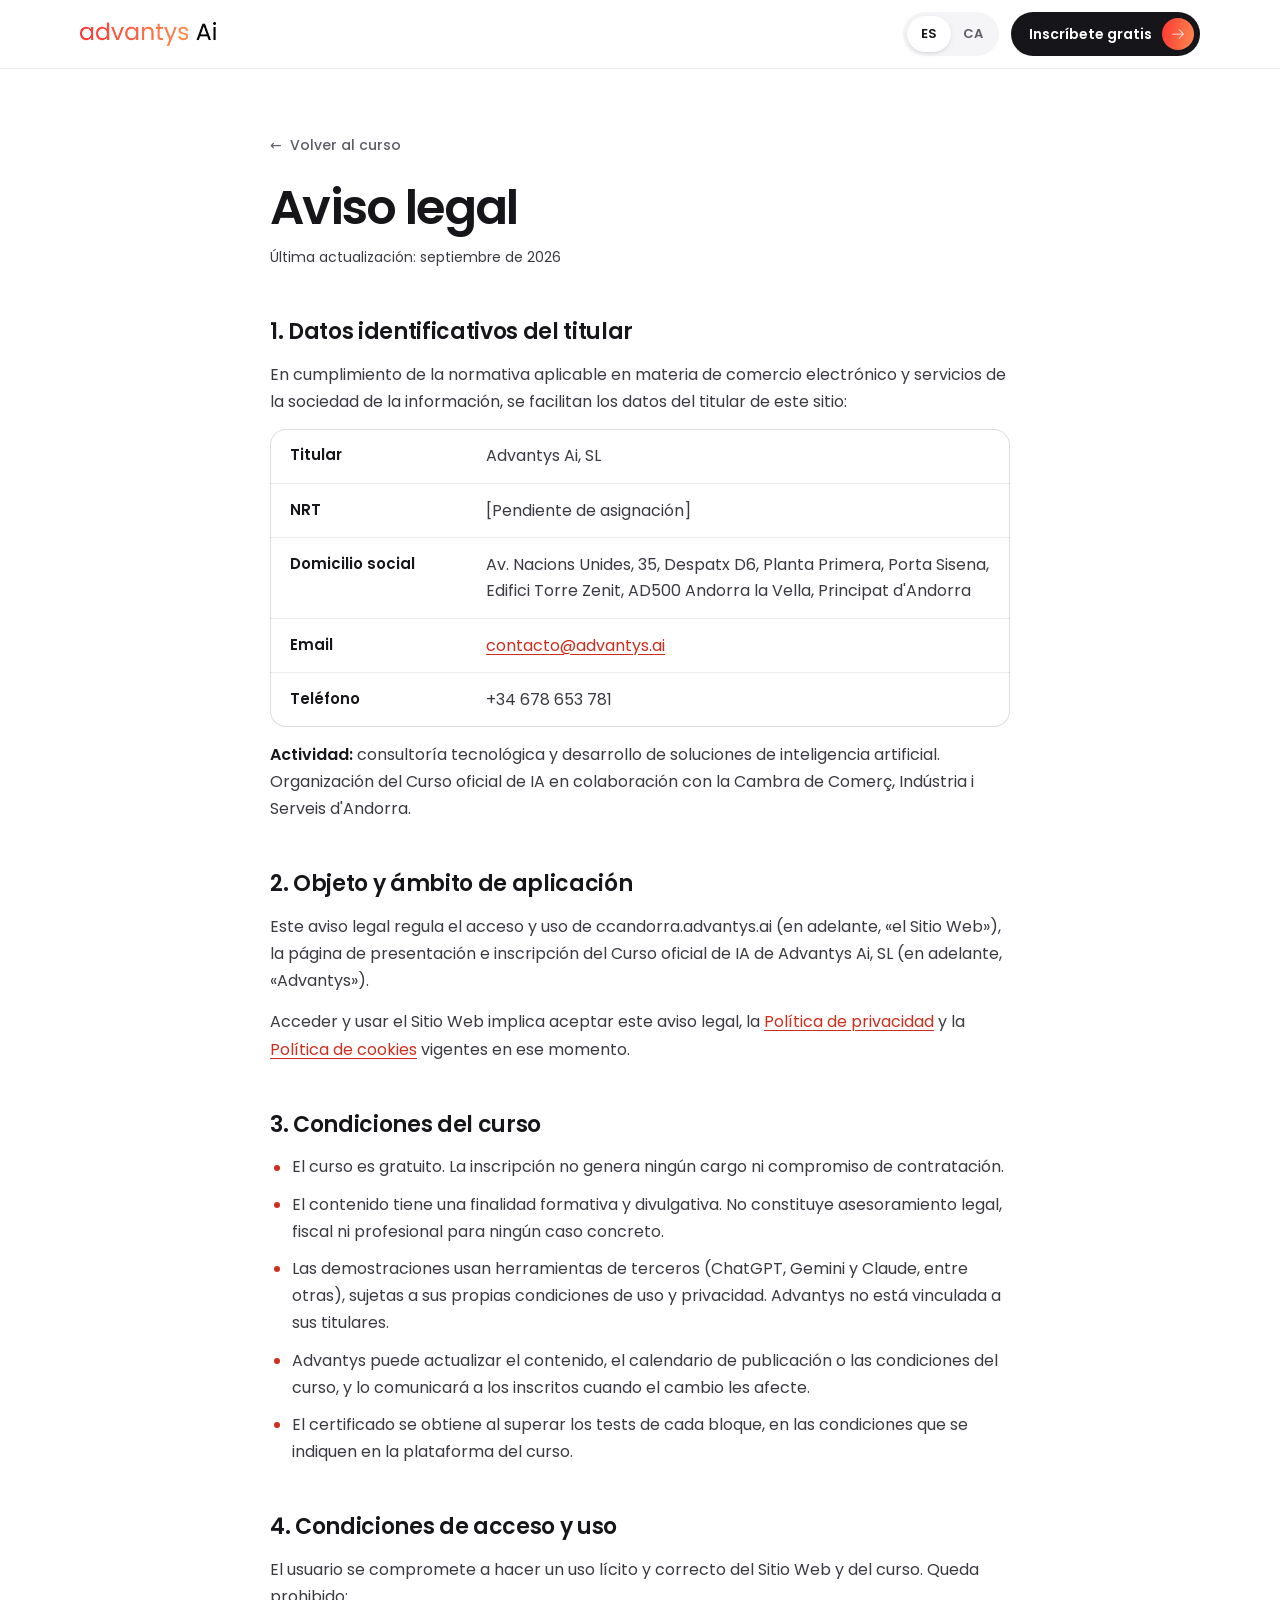
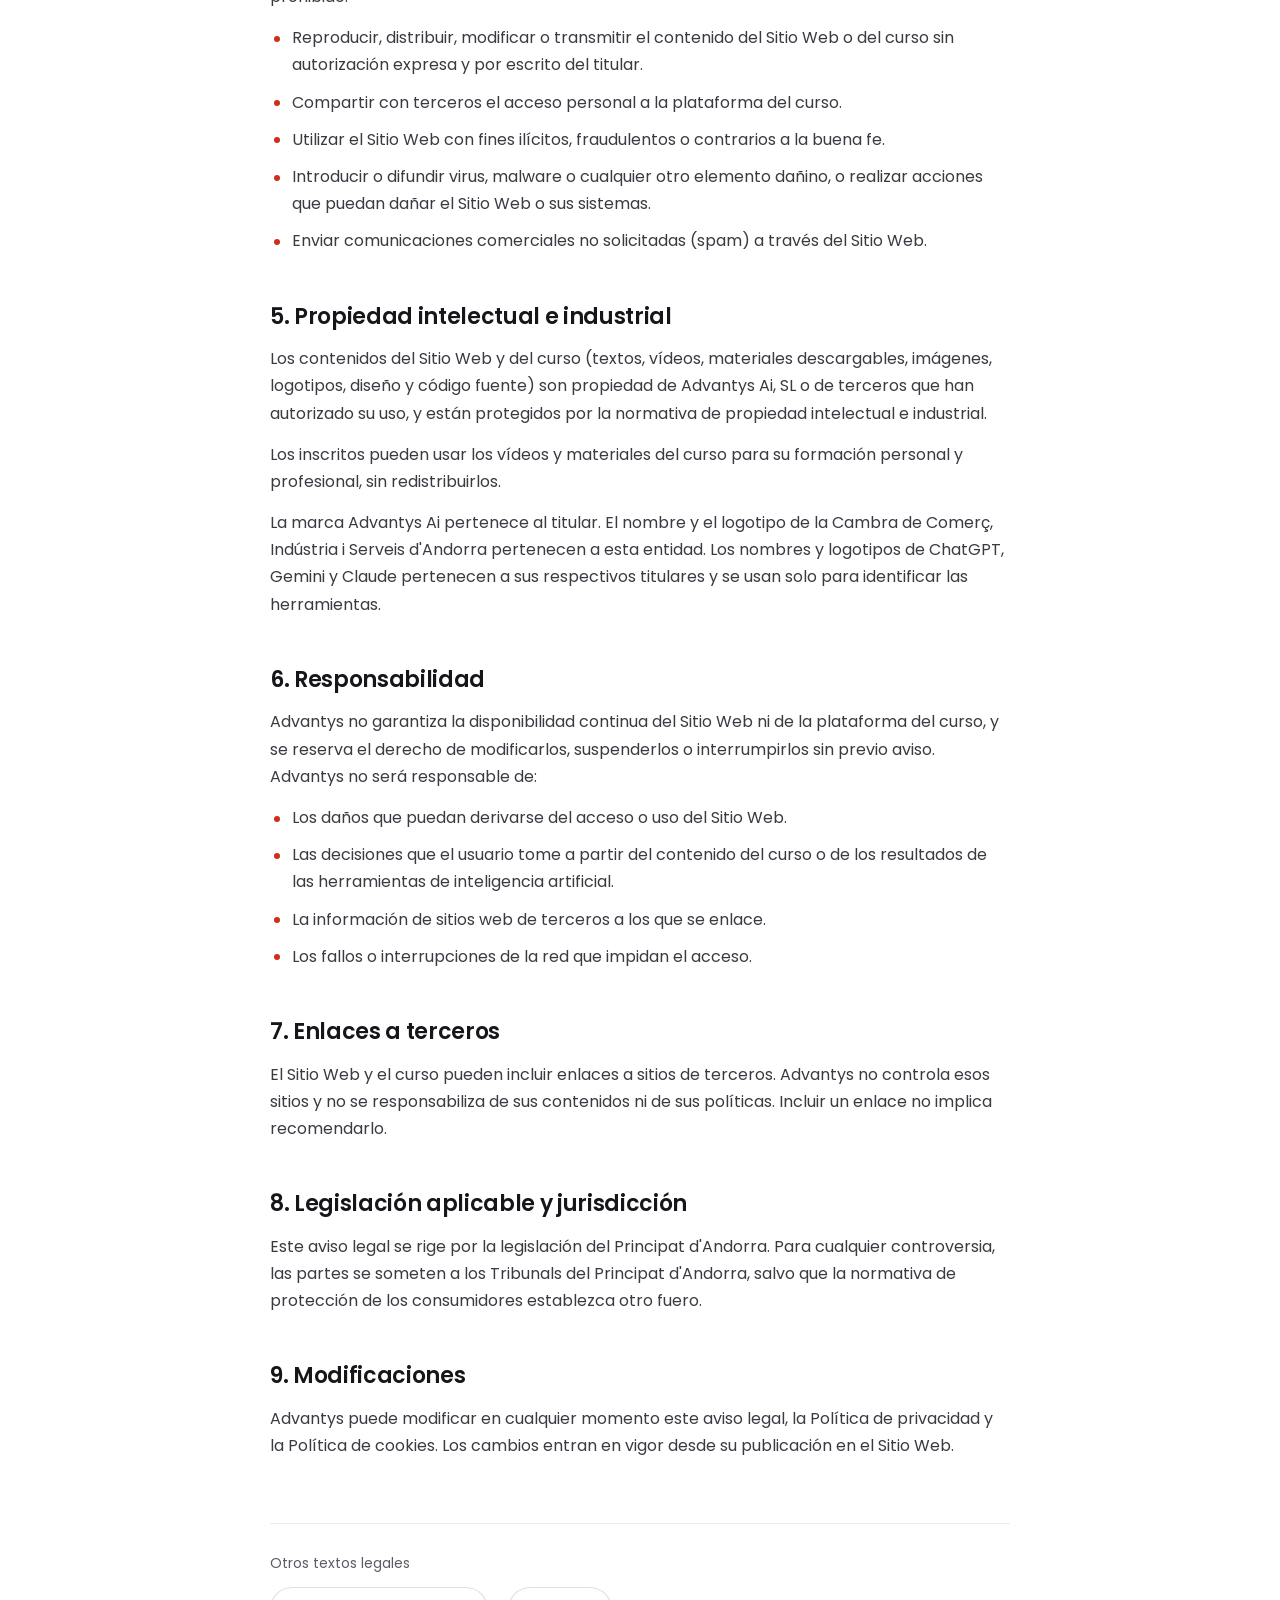
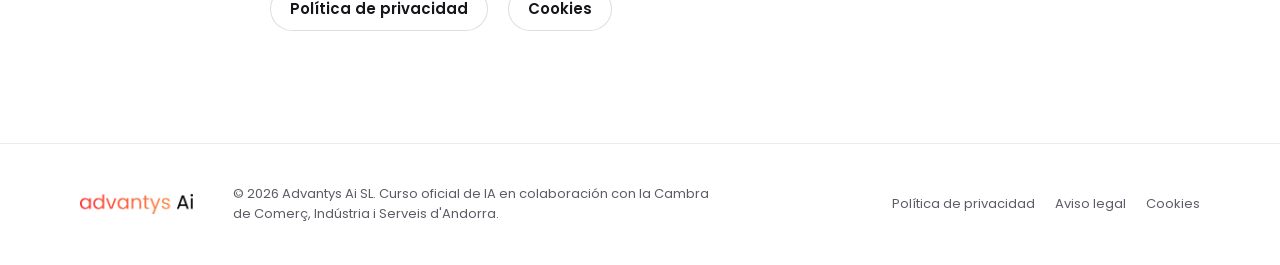
==== aviso-legal.html @ 848cb3ca "Páginas legales: privacidad, aviso legal y cookies (ES/CA) Adaptadas de www.advantys.ai a la landing" ====
<!doctype html>
<html lang="es">
<head>
  <meta charset="utf-8">
  <meta name="viewport" content="width=device-width, initial-scale=1, viewport-fit=cover">
  <title>Aviso legal | Curso oficial de IA</title>
  <meta name="robots" content="noindex, nofollow">
  <meta name="theme-color" content="#ffffff">
  <meta name="color-scheme" content="light">
  <link rel="icon" type="image/png" sizes="32x32" href="assets/img/favicon-32.png">
  <link rel="apple-touch-icon" href="assets/img/favicon-180.png">
  <link rel="preload" href="assets/fonts/poppins-latin-400-normal.woff2" as="font" type="font/woff2" crossorigin>
  <link rel="stylesheet" href="assets/css/styles.css">
  <link rel="stylesheet" href="assets/css/legal.css">
</head>
<body data-page-titles='{"es":"Aviso legal | Curso oficial de IA","ca":"Avís legal | Curs oficial d&#39;IA"}'>
  <svg xmlns="http://www.w3.org/2000/svg" aria-hidden="true" style="position:absolute;width:0;height:0;overflow:hidden"><symbol id="i-arrow-right" viewBox="0 0 256 256" fill="currentColor"><path d="M220.24,132.24l-72,72a6,6,0,0,1-8.48-8.48L201.51,134H40a6,6,0,0,1,0-12H201.51L139.76,60.24a6,6,0,0,1,8.48-8.48l72,72A6,6,0,0,1,220.24,132.24Z"/></symbol></svg>

  <header class="site-header is-scrolled">
    <div class="container header-inner">
      <a class="brand" href="./" data-aria-es="Curso oficial de IA, inicio" data-aria-ca="Curs oficial d'IA, inici" aria-label="Curso oficial de IA, inicio">
        <img src="assets/img/logo-advantys-ai-480.png" srcset="assets/img/logo-advantys-ai-480.png 1x, assets/img/logo-advantys-ai-960.png 2x" width="136" height="24" alt="Advantys Ai">
      </a>
      <div class="header-actions">
        <div class="lang-switch" role="group" aria-label="Idioma">
          <span class="lang-indicator" aria-hidden="true"></span>
          <button type="button" class="lang-btn" data-lang="es" aria-pressed="true" lang="es">ES</button>
          <button type="button" class="lang-btn" data-lang="ca" aria-pressed="false" lang="ca">CA</button>
        </div>
        <a class="btn btn-primary btn-sm" href="./#inscripcion">
          <span data-es="Inscríbete gratis" data-ca="Inscriu-te gratis">Inscríbete gratis</span>
          <span class="btn-icon" aria-hidden="true"><svg><use href="#i-arrow-right"/></svg></span>
        </a>
      </div>
    </div>
  </header>

  <main class="legal">
    <div class="container legal-inner">
      <a class="legal-back" href="./"><span aria-hidden="true">&larr;</span> <span data-es="Volver al curso" data-ca="Tornar al curs">Volver al curso</span></a>

      <article class="legal-article" data-lang-block="es" lang="es">
        <h1 class="legal-title">Aviso legal</h1>
        <p class="legal-updated">Última actualización: septiembre de 2026</p>

<h2>1. Datos identificativos del titular</h2>
<p>En cumplimiento de la normativa aplicable en materia de comercio electrónico y servicios de la sociedad de la información, se facilitan los datos del titular de este sitio:</p>

<dl class="legal-data">
  <div><dt>Titular</dt><dd>Advantys Ai, SL</dd></div>
  <div><dt>NRT</dt><dd>[Pendiente de asignación]</dd></div>
  <div><dt>Domicilio social</dt><dd>Av. Nacions Unides, 35, Despatx D6, Planta Primera, Porta Sisena, Edifici Torre Zenit, AD500 Andorra la Vella, Principat d'Andorra</dd></div>
  <div><dt>Email</dt><dd><a href="mailto:contacto@advantys.ai">contacto@advantys.ai</a></dd></div>
  <div><dt>Teléfono</dt><dd>+34 678 653 781</dd></div>
</dl>

<p><strong>Actividad:</strong> consultoría tecnológica y desarrollo de soluciones de inteligencia artificial. Organización del Curso oficial de IA en colaboración con la Cambra de Comerç, Indústria i Serveis d'Andorra.</p>

<h2>2. Objeto y ámbito de aplicación</h2>
<p>Este aviso legal regula el acceso y uso de ccandorra.advantys.ai (en adelante, «el Sitio Web»), la página de presentación e inscripción del Curso oficial de IA de Advantys Ai, SL (en adelante, «Advantys»).</p>
<p>Acceder y usar el Sitio Web implica aceptar este aviso legal, la <a href="privacidad.html">Política de privacidad</a> y la <a href="cookies.html">Política de cookies</a> vigentes en ese momento.</p>

<h2>3. Condiciones del curso</h2>
<ul>
  <li>El curso es gratuito. La inscripción no genera ningún cargo ni compromiso de contratación.</li>
  <li>El contenido tiene una finalidad formativa y divulgativa. No constituye asesoramiento legal, fiscal ni profesional para ningún caso concreto.</li>
  <li>Las demostraciones usan herramientas de terceros (ChatGPT, Gemini y Claude, entre otras), sujetas a sus propias condiciones de uso y privacidad. Advantys no está vinculada a sus titulares.</li>
  <li>Advantys puede actualizar el contenido, el calendario de publicación o las condiciones del curso, y lo comunicará a los inscritos cuando el cambio les afecte.</li>
  <li>El certificado se obtiene al superar los tests de cada bloque, en las condiciones que se indiquen en la plataforma del curso.</li>
</ul>

<h2>4. Condiciones de acceso y uso</h2>
<p>El usuario se compromete a hacer un uso lícito y correcto del Sitio Web y del curso. Queda prohibido:</p>
<ul>
  <li>Reproducir, distribuir, modificar o transmitir el contenido del Sitio Web o del curso sin autorización expresa y por escrito del titular.</li>
  <li>Compartir con terceros el acceso personal a la plataforma del curso.</li>
  <li>Utilizar el Sitio Web con fines ilícitos, fraudulentos o contrarios a la buena fe.</li>
  <li>Introducir o difundir virus, malware o cualquier otro elemento dañino, o realizar acciones que puedan dañar el Sitio Web o sus sistemas.</li>
  <li>Enviar comunicaciones comerciales no solicitadas (spam) a través del Sitio Web.</li>
</ul>

<h2>5. Propiedad intelectual e industrial</h2>
<p>Los contenidos del Sitio Web y del curso (textos, vídeos, materiales descargables, imágenes, logotipos, diseño y código fuente) son propiedad de Advantys Ai, SL o de terceros que han autorizado su uso, y están protegidos por la normativa de propiedad intelectual e industrial.</p>
<p>Los inscritos pueden usar los vídeos y materiales del curso para su formación personal y profesional, sin redistribuirlos.</p>
<p>La marca Advantys Ai pertenece al titular. El nombre y el logotipo de la Cambra de Comerç, Indústria i Serveis d'Andorra pertenecen a esta entidad. Los nombres y logotipos de ChatGPT, Gemini y Claude pertenecen a sus respectivos titulares y se usan solo para identificar las herramientas.</p>

<h2>6. Responsabilidad</h2>
<p>Advantys no garantiza la disponibilidad continua del Sitio Web ni de la plataforma del curso, y se reserva el derecho de modificarlos, suspenderlos o interrumpirlos sin previo aviso. Advantys no será responsable de:</p>
<ul>
  <li>Los daños que puedan derivarse del acceso o uso del Sitio Web.</li>
  <li>Las decisiones que el usuario tome a partir del contenido del curso o de los resultados de las herramientas de inteligencia artificial.</li>
  <li>La información de sitios web de terceros a los que se enlace.</li>
  <li>Los fallos o interrupciones de la red que impidan el acceso.</li>
</ul>

<h2>7. Enlaces a terceros</h2>
<p>El Sitio Web y el curso pueden incluir enlaces a sitios de terceros. Advantys no controla esos sitios y no se responsabiliza de sus contenidos ni de sus políticas. Incluir un enlace no implica recomendarlo.</p>

<h2>8. Legislación aplicable y jurisdicción</h2>
<p>Este aviso legal se rige por la legislación del Principat d'Andorra. Para cualquier controversia, las partes se someten a los Tribunals del Principat d'Andorra, salvo que la normativa de protección de los consumidores establezca otro fuero.</p>

<h2>9. Modificaciones</h2>
<p>Advantys puede modificar en cualquier momento este aviso legal, la Política de privacidad y la Política de cookies. Los cambios entran en vigor desde su publicación en el Sitio Web.</p>

      </article>

      <article class="legal-article" data-lang-block="ca" lang="ca" hidden>
        <h1 class="legal-title">Avís legal</h1>
        <p class="legal-updated">Última actualització: setembre de 2026</p>

<h2>1. Dades identificatives del titular</h2>
<p>En compliment de la normativa aplicable en matèria de comerç electrònic i serveis de la societat de la informació, es faciliten les dades del titular d'aquest lloc:</p>

<dl class="legal-data">
  <div><dt>Titular</dt><dd>Advantys Ai, SL</dd></div>
  <div><dt>NRT</dt><dd>[Pendent d'assignació]</dd></div>
  <div><dt>Domicili social</dt><dd>Av. Nacions Unides, 35, Despatx D6, Planta Primera, Porta Sisena, Edifici Torre Zenit, AD500 Andorra la Vella, Principat d'Andorra</dd></div>
  <div><dt>Correu electrònic</dt><dd><a href="mailto:contacto@advantys.ai">contacto@advantys.ai</a></dd></div>
  <div><dt>Telèfon</dt><dd>+34 678 653 781</dd></div>
</dl>

<p><strong>Activitat:</strong> consultoria tecnològica i desenvolupament de solucions d'intel·ligència artificial. Organització del Curs oficial d'IA en col·laboració amb la Cambra de Comerç, Indústria i Serveis d'Andorra.</p>

<h2>2. Objecte i àmbit d'aplicació</h2>
<p>Aquest avís legal regula l'accés i l'ús de ccandorra.advantys.ai (d'ara endavant, «el Lloc Web»), la pàgina de presentació i inscripció del Curs oficial d'IA d'Advantys Ai, SL (d'ara endavant, «Advantys»).</p>
<p>Accedir al Lloc Web i fer-lo servir implica acceptar aquest avís legal, la <a href="privacidad.html">Política de privacitat</a> i la <a href="cookies.html">Política de galetes</a> vigents en aquell moment.</p>

<h2>3. Condicions del curs</h2>
<ul>
  <li>El curs és gratuït. La inscripció no genera cap càrrec ni cap compromís de contractació.</li>
  <li>El contingut té una finalitat formativa i divulgativa. No constitueix assessorament legal, fiscal ni professional per a cap cas concret.</li>
  <li>Les demostracions fan servir eines de tercers (ChatGPT, Gemini i Claude, entre d'altres), subjectes a les seves pròpies condicions d'ús i de privacitat. Advantys no està vinculada als seus titulars.</li>
  <li>Advantys pot actualitzar el contingut, el calendari de publicació o les condicions del curs, i ho comunicarà als inscrits quan el canvi els afecti.</li>
  <li>El certificat s'obté en superar els tests de cada bloc, en les condicions que s'indiquin a la plataforma del curs.</li>
</ul>

<h2>4. Condicions d'accés i ús</h2>
<p>L'usuari es compromet a fer un ús lícit i correcte del Lloc Web i del curs. Queda prohibit:</p>
<ul>
  <li>Reproduir, distribuir, modificar o transmetre el contingut del Lloc Web o del curs sense autorització expressa i per escrit del titular.</li>
  <li>Compartir amb tercers l'accés personal a la plataforma del curs.</li>
  <li>Fer servir el Lloc Web amb finalitats il·lícites, fraudulentes o contràries a la bona fe.</li>
  <li>Introduir o difondre virus, programari maliciós o qualsevol altre element nociu, o fer accions que puguin danyar el Lloc Web o els seus sistemes.</li>
  <li>Enviar comunicacions comercials no sol·licitades (correu brossa) a través del Lloc Web.</li>
</ul>

<h2>5. Propietat intel·lectual i industrial</h2>
<p>Els continguts del Lloc Web i del curs (textos, vídeos, materials descarregables, imatges, logotips, disseny i codi font) són propietat d'Advantys Ai, SL o de tercers que n'han autoritzat l'ús, i estan protegits per la normativa de propietat intel·lectual i industrial.</p>
<p>Els inscrits poden fer servir els vídeos i els materials del curs per a la seva formació personal i professional, sense redistribuir-los.</p>
<p>La marca Advantys Ai pertany al titular. El nom i el logotip de la Cambra de Comerç, Indústria i Serveis d'Andorra pertanyen a aquesta entitat. Els noms i logotips de ChatGPT, Gemini i Claude pertanyen als seus respectius titulars i s'utilitzen només per identificar les eines.</p>

<h2>6. Responsabilitat</h2>
<p>Advantys no garanteix la disponibilitat contínua del Lloc Web ni de la plataforma del curs, i es reserva el dret de modificar-los, suspendre'ls o interrompre'ls sense avís previ. Advantys no serà responsable de:</p>
<ul>
  <li>Els danys que puguin derivar-se de l'accés al Lloc Web o del seu ús.</li>
  <li>Les decisions que l'usuari prengui a partir del contingut del curs o dels resultats de les eines d'intel·ligència artificial.</li>
  <li>La informació de llocs web de tercers als quals s'enllaci.</li>
  <li>Les fallades o interrupcions de la xarxa que impedeixin l'accés.</li>
</ul>

<h2>7. Enllaços a tercers</h2>
<p>El Lloc Web i el curs poden incloure enllaços a llocs de tercers. Advantys no controla aquests llocs i no es responsabilitza dels seus continguts ni de les seves polítiques. Incloure un enllaç no implica recomanar-lo.</p>

<h2>8. Legislació aplicable i jurisdicció</h2>
<p>Aquest avís legal es regeix per la legislació del Principat d'Andorra. Per a qualsevol controvèrsia, les parts se sotmeten als Tribunals del Principat d'Andorra, llevat que la normativa de protecció dels consumidors estableixi un altre fur.</p>

<h2>9. Modificacions</h2>
<p>Advantys pot modificar en qualsevol moment aquest avís legal, la Política de privacitat i la Política de galetes. Els canvis entren en vigor des de la seva publicació al Lloc Web.</p>

      </article>

      <nav class="legal-more" aria-label="Legal">
        <p data-es="Otros textos legales" data-ca="Altres textos legals">Otros textos legales</p>
        <a href="privacidad.html" data-es="Política de privacidad" data-ca="Política de privacitat">Política de privacidad</a><a href="cookies.html" data-es="Cookies" data-ca="Galetes">Cookies</a>
      </nav>
    </div>
  </main>

  <footer class="site-footer">
    <div class="container footer-inner">
      <img src="assets/img/logo-advantys-ai-480.png" srcset="assets/img/logo-advantys-ai-480.png 1x, assets/img/logo-advantys-ai-960.png 2x" width="113" height="20" alt="Advantys Ai" loading="lazy">
      <p class="footer-rights" data-es="© 2026 Advantys Ai SL. Curso oficial de IA en colaboración con la Cambra de Comerç, Indústria i Serveis d'Andorra." data-ca="© 2026 Advantys Ai SL. Curs oficial d'IA en col·laboració amb la Cambra de Comerç, Indústria i Serveis d'Andorra.">© 2026 Advantys Ai SL. Curso oficial de IA en colaboración con la Cambra de Comerç, Indústria i Serveis d'Andorra.</p>
      <nav class="footer-links" aria-label="Legal">
        <a href="privacidad.html" data-es="Política de privacidad" data-ca="Política de privacitat">Política de privacidad</a>
        <a href="aviso-legal.html" data-es="Aviso legal" data-ca="Avís legal">Aviso legal</a>
        <a href="cookies.html" data-es="Cookies" data-ca="Galetes">Cookies</a>
      </nav>
    </div>
  </footer>

  <script src="assets/js/legal.js"></script>
</body>
</html>
---- assets/css/styles.css ----
/* ==========================================================================
   Curso oficial de IA · Landing
   Tema claro fijo. Tipografía Poppins (autoalojada). Colores de Advantys Ai.
   Radios: botones en píldora, tarjetas 24 px, campos 12 px.
   ========================================================================== */

/* ---------- Fuentes ---------- */
@font-face { font-family: "Poppins"; font-style: normal; font-weight: 400; font-display: swap; src: url("../fonts/poppins-latin-400-normal.woff2") format("woff2"); }
@font-face { font-family: "Poppins"; font-style: normal; font-weight: 500; font-display: swap; src: url("../fonts/poppins-latin-500-normal.woff2") format("woff2"); }
@font-face { font-family: "Poppins"; font-style: normal; font-weight: 600; font-display: swap; src: url("../fonts/poppins-latin-600-normal.woff2") format("woff2"); }
@font-face { font-family: "Poppins"; font-style: normal; font-weight: 700; font-display: swap; src: url("../fonts/poppins-latin-700-normal.woff2") format("woff2"); }

/* ---------- Tokens ---------- */
:root {
  /* Marca (muestreado del logotipo) */
  --brand-red: #fe3633;
  --brand-orange: #fe8a4e;
  --brand-gradient: linear-gradient(100deg, var(--brand-red) 0%, var(--brand-orange) 100%);
  /* Versión oscurecida del degradado para texto grande sobre blanco (contraste ≥ 3:1) */
  --brand-gradient-text: linear-gradient(100deg, #e0261f 0%, #ec5a2a 100%);
  /* Acento para texto pequeño sobre blanco (contraste 5:1) */
  --accent: #cf2e1c;
  --accent-soft: #fff1ee;

  /* Neutros fríos */
  --ink: #16161a;
  --ink-2: #3a3a42;
  --muted: #5c5c66;
  --line: rgba(22, 22, 26, 0.08);
  --line-strong: rgba(22, 22, 26, 0.14);
  --canvas: #ffffff;
  --tint: #f5f5f7;
  --tint-2: #efeff2;

  /* Tipo */
  --font: "Poppins", system-ui, -apple-system, "Segoe UI", sans-serif;

  /* Radios */
  --r-card: 24px;
  --r-card-inner: 18px;
  --r-field: 12px;
  --r-pill: 999px;

  /* Movimiento */
  --ease-out: cubic-bezier(0.23, 1, 0.32, 1);
  --ease-in-out: cubic-bezier(0.77, 0, 0.175, 1);

  /* Espaciado de secciones */
  --section-y: clamp(72px, 10vw, 128px);
  --gutter: clamp(20px, 4vw, 40px);

  /* Capas */
  --z-header: 10;
  --z-skip: 20;

  /* Sombras teñidas del neutro */
  --shadow-soft: 0 1px 2px rgba(22, 22, 26, 0.04), 0 12px 32px -12px rgba(22, 22, 26, 0.12);
}

/* ---------- Base ---------- */
*, *::before, *::after { box-sizing: border-box; }

html {
  -webkit-text-size-adjust: 100%;
  -webkit-tap-highlight-color: transparent;
  scroll-behavior: smooth;
  scroll-padding-top: 84px;
}

body {
  margin: 0;
  font-family: var(--font);
  font-size: 1rem;
  line-height: 1.6;
  color: var(--ink);
  background: var(--canvas);
  -webkit-font-smoothing: antialiased;
  -moz-osx-font-smoothing: grayscale;
  text-rendering: optimizeLegibility;
}

img, svg { display: block; max-width: 100%; }
h1, h2, h3, p, ul, ol, figure { margin: 0; }
ul, ol { padding: 0; list-style: none; }
[hidden] { display: none !important; }
a { color: inherit; }
button { font: inherit; color: inherit; }

button, a, [role="button"], [role="tab"], label.radio, label.check {
  touch-action: manipulation;
}
button, [role="tab"], .btn, .lang-btn {
  -webkit-user-select: none;
  user-select: none;
}

:focus-visible {
  outline: 2px solid var(--accent);
  outline-offset: 3px;
  border-radius: 6px;
}

.container {
  width: 100%;
  max-width: 1200px;
  margin-inline: auto;
  padding-inline: max(var(--gutter), env(safe-area-inset-left, 0px));
}

.skip-link {
  position: absolute;
  left: 16px;
  top: -60px;
  z-index: var(--z-skip);
  padding: 10px 16px;
  border-radius: var(--r-pill);
  background: var(--ink);
  color: #fff;
  text-decoration: none;
  font-weight: 500;
}
.skip-link:focus { top: 12px; }

.sr-only {
  position: absolute;
  width: 1px;
  height: 1px;
  padding: 0;
  margin: -1px;
  overflow: hidden;
  clip: rect(0 0 0 0);
  white-space: nowrap;
  border: 0;
}

/* ---------- Tipografía común ---------- */
.eyebrow {
  display: inline-flex;
  align-items: center;
  gap: 8px;
  padding: 6px 14px;
  border-radius: var(--r-pill);
  background: var(--accent-soft);
  color: var(--accent);
  font-size: 0.8125rem;
  font-weight: 600;
  letter-spacing: 0.02em;
  margin-bottom: 20px;
}

.section-title {
  font-size: clamp(2rem, 3.6vw, 2.875rem);
  line-height: 1.12;
  letter-spacing: -0.03em;
  font-weight: 600;
  text-wrap: balance;
}

.section-sub {
  margin-top: 16px;
  max-width: 58ch;
  font-size: 1.0625rem;
  color: var(--muted);
  text-wrap: pretty;
}

.accent { color: var(--accent); }

.gradient-text {
  background: var(--brand-gradient-text);
  -webkit-background-clip: text;
  background-clip: text;
  color: transparent;
  -webkit-box-decoration-break: clone;
  box-decoration-break: clone;
}

/* ---------- Botones ---------- */
.btn {
  --btn-h: 52px;
  display: inline-flex;
  align-items: center;
  justify-content: center;
  gap: 14px;
  min-height: var(--btn-h);
  border-radius: var(--r-pill);
  border: 0;
  font-size: 0.9375rem;
  font-weight: 600;
  line-height: 1;
  white-space: nowrap;
  text-decoration: none;
  cursor: pointer;
  transition: transform 140ms var(--ease-out), background-color 200ms ease, border-color 200ms ease;
}
.btn:active { transform: scale(0.97); }

.btn-primary {
  padding: 6px 6px 6px 24px;
  background: var(--ink);
  color: #fff;
}
.btn-icon {
  display: grid;
  place-items: center;
  width: 40px;
  height: 40px;
  border-radius: 50%;
  background: var(--brand-gradient);
  color: #fff;
  flex: none;
}
.btn-icon svg {
  width: 18px;
  height: 18px;
  transition: transform 220ms var(--ease-out);
}

.btn-ghost {
  padding: 0 24px;
  background: transparent;
  color: var(--ink);
  box-shadow: inset 0 0 0 1px var(--line-strong);
}

.btn-sm { --btn-h: 44px; font-size: 0.875rem; padding-left: 18px; gap: 10px; }
.btn-sm .btn-icon { width: 32px; height: 32px; }
.btn-sm .btn-icon svg { width: 16px; height: 16px; }

.btn-block { width: 100%; justify-content: space-between; }

@media (hover: hover) and (pointer: fine) {
  .btn-primary:hover { background: #2a2a31; }
  .btn-primary:hover .btn-icon svg { transform: translateX(2px); }
  .btn-ghost:hover { background: var(--tint); }
}

/* ---------- Cabecera ---------- */
.site-header {
  position: fixed;
  inset: 0 0 auto 0;
  z-index: var(--z-header);
  padding-top: env(safe-area-inset-top, 0px);
  background: rgba(255, 255, 255, 0.78);
  -webkit-backdrop-filter: saturate(180%) blur(16px);
  backdrop-filter: saturate(180%) blur(16px);
  box-shadow: 0 1px 0 transparent;
  transition: box-shadow 200ms ease;
}
.site-header.is-scrolled { box-shadow: 0 1px 0 var(--line); }
.header-sentinel { position: absolute; top: 0; height: 8px; width: 1px; }

.header-inner {
  display: flex;
  align-items: center;
  justify-content: space-between;
  gap: 16px;
  height: 68px;
}
.brand img { height: 24px; width: auto; }
.header-actions { display: flex; align-items: center; gap: 12px; }

/* Selector de idioma (control segmentado) */
.lang-switch {
  position: relative;
  display: grid;
  grid-template-columns: 1fr 1fr;
  padding: 4px;
  border-radius: var(--r-pill);
  background: var(--tint);
}
.lang-indicator {
  position: absolute;
  top: 4px;
  bottom: 4px;
  left: 4px;
  width: calc(50% - 4px);
  border-radius: var(--r-pill);
  background: #fff;
  box-shadow: 0 1px 2px rgba(22, 22, 26, 0.08), 0 2px 8px -2px rgba(22, 22, 26, 0.1);
  transition: transform 260ms var(--ease-in-out);
}
.lang-switch[data-active="ca"] .lang-indicator { transform: translateX(100%); }
.lang-btn {
  position: relative;
  min-width: 44px;
  height: 36px;
  padding: 0 12px;
  border: 0;
  border-radius: var(--r-pill);
  background: transparent;
  font-size: 0.8125rem;
  font-weight: 600;
  color: var(--muted);
  cursor: pointer;
  transition: color 200ms ease;
}
.lang-btn[aria-pressed="true"] { color: var(--ink); }

/* ---------- Portada ---------- */
.hero {
  padding-top: calc(68px + env(safe-area-inset-top, 0px) + clamp(40px, 7vw, 88px));
  padding-bottom: clamp(56px, 8vw, 104px);
  overflow: hidden;
  position: relative;
}
.hero::before {
  /* Luz de marca muy tenue tras la imagen */
  content: "";
  position: absolute;
  inset: 0;
  background:
    radial-gradient(42% 55% at 76% 42%, rgba(254, 138, 78, 0.16), rgba(254, 138, 78, 0) 100%),
    radial-gradient(30% 40% at 90% 70%, rgba(254, 54, 51, 0.09), rgba(254, 54, 51, 0) 100%);
  pointer-events: none;
}
.hero-grid {
  position: relative;
  display: grid;
  grid-template-columns: minmax(0, 1.12fr) minmax(0, 1fr);
  align-items: center;
  gap: clamp(40px, 5vw, 72px);
}
.hero-title {
  font-size: clamp(2.375rem, 4.3vw, 3.625rem);
  line-height: 1.08;
  letter-spacing: -0.04em;
  font-weight: 600;
  text-wrap: balance;
}
.hero-sub {
  margin-top: 24px;
  max-width: 44ch;
  font-size: 1.125rem;
  color: var(--muted);
  text-wrap: pretty;
}
.hero-ctas {
  display: flex;
  flex-wrap: wrap;
  gap: 12px;
  margin-top: 36px;
}

/* Doble marco para imágenes */
.bezel {
  padding: 8px;
  border-radius: var(--r-card);
  background: rgba(22, 22, 26, 0.03);
  box-shadow: inset 0 0 0 1px var(--line);
}
.bezel-core {
  position: relative;
  overflow: hidden;
  border-radius: var(--r-card-inner);
  background: #fff;
  box-shadow: var(--shadow-soft);
}
.bezel-core > img { width: 100%; height: auto; }

.media-frame { aspect-ratio: 16 / 9; }
.media-frame > img { height: 100%; object-fit: cover; }

.play-btn {
  position: absolute;
  left: 50%;
  top: 50%;
  display: grid;
  place-items: center;
  width: 76px;
  height: 76px;
  margin: -38px 0 0 -38px;
  border-radius: 50%;
  background: rgba(255, 255, 255, 0.92);
  color: var(--ink);
  box-shadow: 0 8px 24px -8px rgba(22, 22, 26, 0.35);
  transition: transform 180ms var(--ease-out);
}
.play-btn svg { width: 28px; height: 28px; margin-left: 3px; color: var(--accent); }
.play-btn:active { transform: scale(0.94); }
@media (hover: hover) and (pointer: fine) {
  .play-btn:hover { transform: scale(1.05); }
}

/* ---------- Huecos de imagen (se sustituyen por <img>) ---------- */
.slot {
  position: relative;
  display: flex;
  align-items: flex-end;
  width: 100%;
  height: 100%;
  padding: 14px;
  background:
    radial-gradient(60% 70% at 25% 20%, rgba(254, 138, 78, 0.28), transparent 70%),
    radial-gradient(55% 65% at 85% 85%, rgba(254, 54, 51, 0.18), transparent 70%),
    linear-gradient(160deg, #fff7f3, #f6f3f9);
}
.slot-label {
  max-width: 100%;
  padding: 6px 10px;
  border-radius: 8px;
  border: 1px dashed rgba(22, 22, 26, 0.28);
  background: rgba(255, 255, 255, 0.7);
  font-size: 0.75rem;
  font-weight: 500;
  line-height: 1.3;
  color: var(--ink-2);
}
.slot-hero { position: absolute; inset: 0; }
.slot-portrait { aspect-ratio: 4 / 5; }
.slot-cell { aspect-ratio: 3 / 2; border-radius: 16px; }
.slot-logo {
  width: auto;
  height: 56px;
  padding: 0 8px;
  align-items: center;
  justify-content: center;
  border-radius: 12px;
  background: var(--tint);
}
.slot-logo .slot-label { background: transparent; white-space: nowrap; }

/* ---------- Organizadores ---------- */
.partners {
  border-block: 1px solid var(--line);
  padding-block: 28px;
}
.partners-inner {
  display: flex;
  align-items: center;
  justify-content: center;
  flex-wrap: wrap;
  gap: 16px 32px;
}
.partners-label {
  font-size: 0.875rem;
  color: var(--muted);
}
.partners-logos {
  display: flex;
  align-items: center;
  gap: 28px;
  flex-wrap: wrap;
  justify-content: center;
}
.partners-divider { width: 1px; height: 32px; background: var(--line-strong); }
.partners-advantys { height: 30px; width: auto; }

/* ---------- Mensaje central ---------- */
.manifesto { padding-block: var(--section-y); }
.manifesto-inner {
  display: flex;
  flex-direction: column;
  align-items: center;
  text-align: center;
}
.manifesto-title {
  max-width: 26ch;
  font-size: clamp(2rem, 4.4vw, 3.5rem);
  line-height: 1.1;
  letter-spacing: -0.04em;
  font-weight: 600;
  text-wrap: balance;
}
.manifesto-title span { display: block; }
.manifesto-body {
  margin-top: 28px;
  max-width: 56ch;
  font-size: 1.125rem;
  color: var(--muted);
  text-wrap: pretty;
}

.compare {
  margin-top: 56px;
  padding: 28px clamp(20px, 4vw, 40px) 24px;
  border-radius: var(--r-card);
  background: var(--tint);
  width: min(100%, 640px);
}
.compare-caption { font-size: 0.9375rem; font-weight: 500; color: var(--ink-2); }
.compare-row {
  display: grid;
  grid-template-columns: 1fr auto 1fr;
  align-items: center;
  gap: 16px;
  margin-top: 20px;
}
.compare-item {
  display: flex;
  flex-direction: column;
  gap: 4px;
  padding: 18px 12px;
  border-radius: 16px;
  background: #fff;
}
.compare-label { font-size: 0.8125rem; color: var(--muted); font-weight: 500; }
.compare-value {
  font-size: clamp(1.75rem, 4vw, 2.25rem);
  font-weight: 600;
  letter-spacing: -0.03em;
  line-height: 1.1;
  font-variant-numeric: tabular-nums;
}
.compare-item.is-after .compare-value { color: var(--accent); }
.compare-arrow { color: var(--muted); }
.compare-arrow svg { width: 22px; height: 22px; }
.compare-note { margin-top: 14px; font-size: 0.8125rem; color: var(--muted); }

/* Demostración prompt -> correo */
.demo {
  display: grid;
  gap: 10px;
  margin-top: 20px;
  text-align: left;
}
.demo-msg {
  display: grid;
  grid-template-columns: 32px minmax(0, 1fr);
  gap: 12px;
  align-items: start;
  padding: 14px 16px;
  border-radius: 16px;
  background: #fff;
  font-size: 0.9375rem;
  line-height: 1.55;
}
.demo-msg-user { background: var(--tint-2); }
.demo-who {
  display: grid;
  place-items: center;
  width: 32px;
  height: 32px;
  border-radius: 50%;
  background: #fff;
  font-size: 0.75rem;
  font-weight: 600;
  color: var(--ink-2);
  box-shadow: inset 0 0 0 1px var(--line);
}
.demo-who-ai { background: var(--brand-gradient); color: #fff; box-shadow: none; }

/* El texto fantasma reserva el alto final: no hay saltos de maquetación */
.demo-prompt { display: grid; padding-top: 5px; color: var(--ink); }
.demo-ghost, .demo-typed { grid-area: 1 / 1; }
.demo-ghost { visibility: hidden; }
.demo-caret {
  display: none;
  width: 2px;
  height: 1.1em;
  margin-left: 1px;
  vertical-align: -0.15em;
  background: var(--accent);
}
.demo.is-typing .demo-caret { display: inline-block; animation: caret 900ms steps(1) infinite; }
@keyframes caret { 50% { opacity: 0; } }

.demo-answer { display: grid; gap: 6px; padding-top: 5px; color: var(--ink-2); }
.demo-answer strong { color: var(--ink); font-weight: 600; }
.demo-line {
  opacity: 0;
  transform: translateY(8px);
  transition: opacity 400ms var(--ease-out), transform 400ms var(--ease-out);
  transition-delay: calc(var(--r, 0) * 80ms);
}
.demo.is-answered .demo-line { opacity: 1; transform: none; }
.demo-thinking {
  display: flex;
  gap: 4px;
  align-items: center;
  height: 22px;
  grid-area: 1 / 1;
  opacity: 0;
  transition: opacity 160ms ease;
}
.demo-thinking span {
  width: 6px;
  height: 6px;
  border-radius: 50%;
  background: var(--muted);
  animation: think 900ms var(--ease-in-out) infinite;
}
.demo-thinking span:nth-child(2) { animation-delay: 150ms; }
.demo-thinking span:nth-child(3) { animation-delay: 300ms; }
@keyframes think { 0%, 100% { opacity: 0.3; transform: translateY(0); } 50% { opacity: 1; transform: translateY(-3px); } }
.demo.is-thinking .demo-thinking { opacity: 1; }
.demo-answer > .demo-line:first-of-type { grid-area: 1 / 1; }

/* ---------- Temario ---------- */
.program { padding-block: var(--section-y); background: var(--tint); }
.section-head { max-width: 720px; }

.program-grid {
  display: grid;
  grid-template-columns: minmax(0, 0.9fr) minmax(0, 1.4fr);
  gap: 24px;
  margin-top: 48px;
  align-items: start;
}
.program-tabs {
  display: flex;
  flex-direction: column;
  gap: 8px;
}
.program-tab {
  display: grid;
  grid-template-columns: auto 1fr;
  align-items: center;
  gap: 4px 16px;
  width: 100%;
  padding: 18px 20px;
  border: 0;
  border-radius: 20px;
  background: transparent;
  text-align: left;
  cursor: pointer;
  transition: background-color 200ms ease, box-shadow 200ms ease;
}
.program-tab-num {
  grid-row: span 2;
  display: grid;
  place-items: center;
  width: 44px;
  height: 44px;
  border-radius: 14px;
  background: var(--tint-2);
  font-size: 1rem;
  font-weight: 600;
  color: var(--muted);
  transition: background-color 200ms ease, color 200ms ease;
}
.program-tab-title { font-size: 1rem; font-weight: 600; line-height: 1.3; }
.program-tab-meta { font-size: 0.8125rem; color: var(--muted); }
.program-tab[aria-selected="true"] {
  background: #fff;
  box-shadow: var(--shadow-soft);
}
.program-tab[aria-selected="true"] .program-tab-num {
  background: var(--brand-gradient);
  color: #fff;
}
.program-tab:active { transform: scale(0.99); }
@media (hover: hover) and (pointer: fine) {
  .program-tab[aria-selected="false"]:hover { background: rgba(255, 255, 255, 0.6); }
}

.program-panel {
  padding: clamp(24px, 3.5vw, 40px);
  border-radius: var(--r-card);
  background: #fff;
  box-shadow: var(--shadow-soft);
  min-height: 100%;
}
.program-panel:focus-visible { outline-offset: 4px; }
.panel-anim { transition: opacity 220ms var(--ease-out), transform 220ms var(--ease-out); }
.panel-anim.is-leaving { opacity: 0; transform: translateY(6px); }
.panel-anim.is-staggered .panel-list li {
  animation: row-in 220ms var(--ease-out) both;
  animation-delay: calc(var(--r, 0) * 40ms + 60ms);
}
@keyframes row-in {
  from { opacity: 0; transform: translateY(6px); }
  to { opacity: 1; transform: none; }
}

.panel-kicker { font-size: 0.8125rem; font-weight: 600; color: var(--accent); }
.panel-title {
  margin-top: 6px;
  font-size: clamp(1.375rem, 2.2vw, 1.75rem);
  line-height: 1.2;
  letter-spacing: -0.02em;
  font-weight: 600;
}
.panel-goal { margin-top: 10px; color: var(--muted); max-width: 52ch; text-wrap: pretty; }
.panel-list {
  margin-top: 28px;
  counter-reset: v;
}
.panel-list li {
  display: grid;
  grid-template-columns: 52px 1fr auto;
  align-items: center;
  gap: 12px;
  padding: 14px 0;
  border-top: 1px solid var(--line);
}
.panel-list li:last-child { padding-bottom: 0; }
.panel-list .v-num {
  font-size: 0.875rem;
  font-weight: 600;
  color: var(--muted);
  font-variant-numeric: tabular-nums;
}
.panel-list .v-title { font-weight: 500; line-height: 1.4; }
.panel-list .v-time {
  display: inline-flex;
  align-items: center;
  gap: 6px;
  font-size: 0.8125rem;
  color: var(--muted);
  white-space: nowrap;
}
.panel-list .v-time svg { width: 16px; height: 16px; }

/* ---------- Cómo funciona (bento de 5 celdas) ---------- */
.how { padding-block: var(--section-y); }
.bento {
  display: grid;
  grid-template-columns: repeat(6, minmax(0, 1fr));
  gap: 16px;
  margin-top: 48px;
}
.cell {
  position: relative;
  display: flex;
  flex-direction: column;
  padding: clamp(24px, 3vw, 32px);
  border-radius: var(--r-card);
  background: var(--tint);
  overflow: hidden;
}
.cell h3 {
  font-size: 1.25rem;
  line-height: 1.25;
  letter-spacing: -0.015em;
  font-weight: 600;
}
.cell p { margin-top: 10px; color: var(--muted); font-size: 0.9375rem; }
.cell-icon { width: 36px; height: 36px; margin-bottom: 20px; color: var(--accent); flex: none; }

.cell-video {
  grid-column: span 4;
  display: grid;
  grid-template-columns: minmax(0, 1.25fr) minmax(0, 1fr);
  gap: 28px;
  align-items: center;
  padding: 12px 28px 12px 12px;
  background: #fff;
  box-shadow: inset 0 0 0 1px var(--line);
}
.cell-video .slot-cell { height: 100%; min-height: 240px; aspect-ratio: auto; }
.cell-video .cell-body { padding-block: 16px; }

.cell-challenge {
  grid-column: span 2;
  justify-content: flex-end;
  background: var(--ink);
  color: #fff;
}
.cell-challenge::before {
  content: "";
  position: absolute;
  inset: -40% -40% auto auto;
  width: 90%;
  aspect-ratio: 1;
  background: radial-gradient(closest-side, rgba(254, 88, 60, 0.55), transparent);
  pointer-events: none;
}
.cell-challenge .cell-icon { color: var(--brand-orange); position: relative; }
.cell-challenge h3, .cell-challenge p { position: relative; }
.cell-challenge p { color: rgba(255, 255, 255, 0.72); }

.cell-material { grid-column: span 2; }
.cell-cert {
  grid-column: span 2;
  background: linear-gradient(160deg, #fff4ef 0%, #fdeceb 100%);
}
.cell-lang { grid-column: span 2; }
.lang-mark {
  display: flex;
  gap: 8px;
  margin-bottom: 20px;
}
.lang-mark span {
  display: grid;
  place-items: center;
  height: 36px;
  padding: 0 12px;
  border-radius: 10px;
  background: #fff;
  font-weight: 600;
  font-size: 0.9375rem;
  box-shadow: inset 0 0 0 1px var(--line);
}
.lang-mark span:last-child { background: var(--ink); color: #fff; box-shadow: none; }

/* ---------- Para quién es ---------- */
.audience { padding-block: var(--section-y); background: var(--tint); }
.audience-grid {
  display: grid;
  grid-template-columns: minmax(0, 1fr) minmax(0, 1.2fr);
  gap: clamp(40px, 6vw, 96px);
  align-items: start;
}
.audience-intro { position: sticky; top: 120px; }
.audience-list { display: grid; gap: 12px; }
.audience-list li {
  display: grid;
  grid-template-columns: auto 1fr;
  gap: 20px;
  padding: 28px;
  border-radius: var(--r-card);
  background: #fff;
}
.audience-icon {
  display: grid;
  place-items: center;
  width: 52px;
  height: 52px;
  border-radius: 16px;
  background: var(--accent-soft);
  color: var(--accent);
}
.audience-icon svg { width: 26px; height: 26px; }
.audience-list h3 { font-size: 1.125rem; font-weight: 600; line-height: 1.3; }
.audience-list p { margin-top: 6px; color: var(--muted); }

/* ---------- Herramientas ---------- */
.tools { padding-block: var(--section-y); }
.tools-inner {
  display: flex;
  flex-direction: column;
  align-items: center;
  text-align: center;
}
.tools-inner .section-sub { margin-inline: auto; }
.tools-row {
  display: flex;
  flex-wrap: wrap;
  justify-content: center;
  gap: 12px;
  margin-top: 40px;
}
.tool {
  display: inline-flex;
  align-items: center;
  gap: 12px;
  height: 64px;
  padding: 0 28px 0 22px;
  border-radius: var(--r-pill);
  background: #fff;
  box-shadow: inset 0 0 0 1px var(--line-strong);
  font-size: 1.0625rem;
  font-weight: 600;
}
.tool img { width: 26px; height: 26px; }

/* ---------- Quién lo imparte ---------- */
.instructor { padding-block: 0 var(--section-y); }
.instructor-grid {
  display: grid;
  grid-template-columns: minmax(0, 0.85fr) minmax(0, 1fr);
  gap: clamp(40px, 7vw, 104px);
  align-items: center;
}
.instructor-media { max-width: 460px; width: 100%; }
.instructor-name {
  margin-top: 32px;
  font-size: 1.375rem;
  font-weight: 600;
  letter-spacing: -0.02em;
}
.instructor-role { font-size: 0.9375rem; color: var(--accent); font-weight: 500; }
.instructor-body { margin-top: 20px; font-size: 1.0625rem; color: var(--ink-2); max-width: 52ch; }
.instructor-company {
  margin-top: 36px;
  padding-top: 28px;
  border-top: 1px solid var(--line);
  max-width: 52ch;
}
.instructor-company img { height: 20px; width: auto; }
.instructor-company p { margin-top: 12px; color: var(--muted); font-size: 0.9375rem; }

/* ---------- Preguntas frecuentes ---------- */
.faq { padding-block: var(--section-y); background: var(--tint); }
.faq-inner { max-width: 880px; }
.faq-list { margin-top: 40px; }
.faq-item { border-bottom: 1px solid var(--line-strong); }
.faq-item:first-child { border-top: 1px solid var(--line-strong); }
.faq-q {
  display: flex;
  align-items: center;
  justify-content: space-between;
  gap: 24px;
  width: 100%;
  padding: 24px 0;
  border: 0;
  background: transparent;
  text-align: left;
  font-size: 1.0625rem;
  font-weight: 600;
  line-height: 1.4;
  cursor: pointer;
}
.faq-icon {
  display: grid;
  place-items: center;
  flex: none;
  width: 36px;
  height: 36px;
  border-radius: 50%;
  background: #fff;
  box-shadow: inset 0 0 0 1px var(--line);
  transition: transform 260ms var(--ease-out), background-color 200ms ease, color 200ms ease;
}
.faq-icon svg { width: 18px; height: 18px; }
.faq-q[aria-expanded="true"] .faq-icon { transform: rotate(45deg); background: var(--ink); color: #fff; box-shadow: none; }
.faq-a {
  display: grid;
  grid-template-rows: 0fr;
  transition: grid-template-rows 300ms var(--ease-out);
}
.faq-a > div { overflow: hidden; }
.faq-a p {
  padding: 0 56px 24px 0;
  color: var(--muted);
  max-width: 68ch;
  opacity: 0;
  transform: translateY(-4px);
  transition: opacity 240ms var(--ease-out), transform 240ms var(--ease-out);
}
.faq-q[aria-expanded="true"] + .faq-a { grid-template-rows: 1fr; }
.faq-q[aria-expanded="true"] + .faq-a p { opacity: 1; transform: none; }
@media (hover: hover) and (pointer: fine) {
  .faq-q:hover .faq-icon { background: var(--tint-2); }
  .faq-q[aria-expanded="true"]:hover .faq-icon { background: #2a2a31; }
}

/* ---------- Inscripción ---------- */
.signup { padding-block: var(--section-y); }
.signup-grid {
  display: grid;
  grid-template-columns: minmax(0, 0.9fr) minmax(0, 1.1fr);
  gap: clamp(40px, 6vw, 88px);
  align-items: start;
}
.signup-copy { position: sticky; top: 120px; }
.perks { display: grid; gap: 14px; margin-top: 32px; }
.perks li { display: flex; align-items: center; gap: 12px; font-weight: 500; }
.perks svg {
  width: 26px;
  height: 26px;
  padding: 5px;
  border-radius: 50%;
  background: var(--accent-soft);
  color: var(--accent);
  flex: none;
}

.form-core { padding: clamp(24px, 3.5vw, 40px); }
.form { display: grid; gap: 20px; }
.field { display: grid; gap: 8px; min-width: 0; border: 0; padding: 0; margin: 0; }
.field-row { display: grid; grid-template-columns: 1fr 1fr; gap: 20px; }
.field > label:not(.check), .field > legend {
  font-size: 0.875rem;
  font-weight: 600;
  color: var(--ink);
  padding: 0;
}
.optional { font-weight: 400; color: var(--muted); }
.field > legend { margin-bottom: 8px; }

.field input[type="text"],
.field input[type="email"],
.field select {
  width: 100%;
  height: 52px;
  padding: 0 16px;
  border-radius: var(--r-field);
  border: 1px solid var(--line-strong);
  background: #fff;
  font: inherit;
  font-size: 16px; /* evita el zoom de iOS al enfocar */
  color: var(--ink);
  transition: border-color 160ms ease, box-shadow 160ms ease;
  -webkit-appearance: none;
  appearance: none;
}
.field input:focus,
.field select:focus {
  outline: none;
  border-color: var(--ink);
  box-shadow: 0 0 0 4px rgba(22, 22, 26, 0.08);
}
.field [aria-invalid="true"] { border-color: var(--accent); }
.field [aria-invalid="true"]:focus { border-color: var(--accent); box-shadow: 0 0 0 4px rgba(207, 46, 28, 0.12); }

.select-wrap { position: relative; }
.select-wrap select { padding-right: 44px; cursor: pointer; }
.select-wrap select:invalid { color: var(--muted); }
.select-wrap svg {
  position: absolute;
  right: 16px;
  top: 50%;
  width: 18px;
  height: 18px;
  margin-top: -9px;
  pointer-events: none;
  color: var(--muted);
}

.radio-row { display: flex; gap: 10px; flex-wrap: wrap; }
.radio {
  position: relative;
  display: inline-flex;
  align-items: center;
  gap: 10px;
  height: 48px;
  padding: 0 18px 0 14px;
  border-radius: var(--r-pill);
  box-shadow: inset 0 0 0 1px var(--line-strong);
  font-size: 0.9375rem;
  font-weight: 500;
  cursor: pointer;
  transition: box-shadow 160ms ease, background-color 160ms ease;
}
.radio input {
  width: 18px;
  height: 18px;
  margin: 0;
  accent-color: var(--ink);
}
.radio:has(input:checked) { box-shadow: inset 0 0 0 1.5px var(--ink); background: var(--tint); }

.check {
  display: grid;
  grid-template-columns: 20px 1fr;
  gap: 12px;
  align-items: start;
  font-size: 0.875rem;
  line-height: 1.5;
  color: var(--ink-2);
  cursor: pointer;
}
.check + .check, .field-error + .check { margin-top: 6px; }
.check input {
  width: 20px;
  height: 20px;
  margin: 0;
  accent-color: var(--ink);
}
.check a { color: var(--ink); text-underline-offset: 3px; }

.field-error {
  font-size: 0.8125rem;
  font-weight: 500;
  color: var(--accent);
  min-height: 0;
}
.field-error:empty { display: none; }

.form-error {
  padding: 12px 16px;
  border-radius: var(--r-field);
  background: var(--accent-soft);
  color: var(--accent);
  font-size: 0.875rem;
  font-weight: 500;
}

.hp { position: absolute; left: -9999px; width: 1px; height: 1px; overflow: hidden; }

.btn .icon-spin { display: none; }
.btn.is-loading { pointer-events: none; }
.btn.is-loading .icon-arrow { display: none; }
.btn.is-loading .icon-spin { display: block; animation: spin 800ms linear infinite; }
@keyframes spin { to { transform: rotate(360deg); } }

.form-success {
  display: flex;
  flex-direction: column;
  align-items: flex-start;
  gap: 12px;
  padding-block: 24px;
}
.form-success:focus { outline: none; }
.form-success h3 { font-size: 1.5rem; font-weight: 600; letter-spacing: -0.02em; }
.form-success p { color: var(--muted); }
.success-icon {
  display: grid;
  place-items: center;
  width: 56px;
  height: 56px;
  border-radius: 50%;
  background: var(--brand-gradient);
  color: #fff;
}
.success-icon svg { width: 30px; height: 30px; }
.form-success:not([hidden]) > * { animation: success-in 450ms var(--ease-out) both; }
.form-success:not([hidden]) > h3 { animation-delay: 80ms; }
.form-success:not([hidden]) > p { animation-delay: 160ms; }
.form-success:not([hidden]) > .success-icon {
  animation: success-pop 450ms cubic-bezier(0.34, 1.56, 0.64, 1) both;
}
@keyframes success-in {
  from { opacity: 0; transform: translateY(10px); }
  to { opacity: 1; transform: none; }
}
@keyframes success-pop {
  from { opacity: 0; transform: scale(0.6); }
  to { opacity: 1; transform: none; }
}

/* ---------- Pie ---------- */
.site-footer {
  padding-block: 40px calc(40px + env(safe-area-inset-bottom, 0px));
  border-top: 1px solid var(--line);
}
.footer-inner {
  display: grid;
  grid-template-columns: auto 1fr auto;
  gap: 16px 40px;
  align-items: center;
}
.footer-inner img { height: 20px; width: auto; }
.footer-rights { font-size: 0.8125rem; color: var(--muted); max-width: 60ch; }
.footer-links { display: flex; gap: 20px; flex-wrap: wrap; }
.footer-links a {
  font-size: 0.8125rem;
  color: var(--muted);
  text-decoration: none;
}
@media (hover: hover) and (pointer: fine) {
  .footer-links a:hover { color: var(--ink); }
}

/* ==========================================================================
   Movimiento
   Solo transform y opacity. Todo depende de .js y de la preferencia del usuario.
   ========================================================================== */

/* Cambio de idioma: fundido breve del contenido */
main { transition: opacity 180ms var(--ease-out); }
main.is-switching { opacity: 0.4; transition-duration: 120ms; }

/* Entrada de la portada al cargar */
.js .load-in {
  animation: load-in 800ms var(--ease-out) both;
  animation-delay: calc(var(--i, 0) * 90ms + 80ms);
}
@keyframes load-in {
  from { opacity: 0; transform: translateY(16px); }
  to { opacity: 1; transform: none; }
}

/* Aparición al hacer scroll */
.js [data-reveal] {
  opacity: 0;
  transform: translateY(20px);
  transition: opacity 700ms var(--ease-out), transform 700ms var(--ease-out);
  transition-delay: calc(var(--i, 0) * 70ms);
}
.js [data-reveal].is-visible { opacity: 1; transform: none; }

@media (prefers-reduced-motion: reduce) {
  html { scroll-behavior: auto; }
  .js .load-in { animation: fade 300ms ease both; }
  .js [data-reveal] { transform: none; transition: opacity 300ms ease; transition-delay: 0ms; }
  .panel-anim.is-leaving { transform: none; }
  .faq-a, .faq-a p, .faq-icon, .lang-indicator { transition-duration: 0ms; }
  .form-success:not([hidden]) > *,
  .form-success:not([hidden]) > .success-icon { animation: fade 200ms ease both; animation-delay: 0ms; }
  .panel-anim.is-staggered .panel-list li { animation: none; }
  .demo-line { transform: none; transition: opacity 200ms ease; transition-delay: 0ms; }
  .demo-thinking span { animation: none; }
  main, main.is-switching { transition-duration: 0ms; }
  .btn.is-loading .icon-spin { animation-duration: 1600ms; }
  @keyframes fade { from { opacity: 0; } to { opacity: 1; } }
}

/* ==========================================================================
   Responsive
   ========================================================================== */
@media (max-width: 1023px) {
  .bento { grid-template-columns: repeat(2, minmax(0, 1fr)); }
  .cell-video { grid-column: span 2; }
  .cell-challenge, .cell-material, .cell-cert, .cell-lang { grid-column: span 1; }
  .cell-lang { grid-column: span 2; }
}

@media (max-width: 860px) {
  .hero-grid,
  .program-grid,
  .audience-grid,
  .instructor-grid,
  .signup-grid { grid-template-columns: minmax(0, 1fr); }

  .hero-media { order: 2; }
  .audience-intro, .signup-copy { position: static; }
  .instructor-media { max-width: 400px; }

  /* Pestañas del temario en fila deslizable */
  .program-tabs {
    flex-direction: row;
    overflow-x: auto;
    scroll-snap-type: x mandatory;
    scrollbar-width: none;
    margin-inline: calc(var(--gutter) * -1);
    padding-inline: var(--gutter);
    padding-bottom: 4px;
    overscroll-behavior-x: contain;
  }
  .program-tabs::-webkit-scrollbar { display: none; }
  .program-tab {
    flex: 0 0 auto;
    width: min(78vw, 300px);
    scroll-snap-align: start;
    scroll-margin-inline: var(--gutter);
  }
  .program-grid { gap: 16px; margin-top: 36px; }
}

@media (max-width: 640px) {
  :root { --gutter: 20px; }
  .header-inner { height: 60px; }
  .brand img { height: 20px; }
  .header-actions { gap: 8px; }
  .btn-sm { padding-left: 14px; font-size: 0.8125rem; }
  .btn-sm .btn-icon { display: none; }
  .btn-sm { padding-right: 14px; }
  .lang-btn { min-width: 40px; padding: 0 10px; }
  .hero { padding-top: calc(60px + env(safe-area-inset-top, 0px) + 40px); }
  .hero-sub { font-size: 1.0625rem; }
  .hero-ctas .btn { flex: 1 1 auto; }
  .play-btn { width: 60px; height: 60px; margin: -30px 0 0 -30px; }
  .play-btn svg { width: 22px; height: 22px; }

  .partners-logos { gap: 20px; }
  .partners-divider { display: none; }

  .compare-row { grid-template-columns: 1fr; gap: 8px; }
  .compare-arrow { justify-self: center; transform: rotate(90deg); }

  .bento { grid-template-columns: minmax(0, 1fr); }
  .cell-video, .cell-challenge, .cell-material, .cell-cert, .cell-lang { grid-column: span 1; }
  .cell-video { grid-template-columns: minmax(0, 1fr); padding: 10px 10px 24px; gap: 8px; }
  .cell-video .cell-body { padding: 12px 14px 0; }
  .cell-video .slot-cell { min-height: 0; aspect-ratio: 3 / 2; }
  .cell-challenge { min-height: 240px; }

  .audience-list li { padding: 22px; gap: 16px; }
  .audience-icon { width: 44px; height: 44px; border-radius: 14px; }

  .tool { height: 56px; padding: 0 22px 0 18px; font-size: 1rem; }

  .panel-list li { grid-template-columns: 40px 1fr; }
  .panel-list .v-time { grid-column: 2; }

  .faq-a p { padding-right: 0; }

  .field-row { grid-template-columns: minmax(0, 1fr); }

  .footer-inner { grid-template-columns: minmax(0, 1fr); }
}

@media (max-width: 860px) {
  .hero::before {
    background:
      radial-gradient(70% 40% at 70% 78%, rgba(254, 138, 78, 0.16), rgba(254, 138, 78, 0) 100%),
      radial-gradient(50% 30% at 90% 90%, rgba(254, 54, 51, 0.08), rgba(254, 54, 51, 0) 100%);
  }
}
---- assets/css/legal.css ----
/* Páginas legales: privacidad, aviso legal y cookies */
.legal {
  padding-top: calc(68px + env(safe-area-inset-top, 0px) + clamp(32px, 6vw, 64px));
  padding-bottom: clamp(64px, 9vw, 112px);
}
.legal-inner { max-width: 820px; }

.legal-back {
  display: inline-flex;
  align-items: center;
  gap: 8px;
  font-size: 0.875rem;
  font-weight: 500;
  color: var(--muted);
  text-decoration: none;
}
@media (hover: hover) and (pointer: fine) {
  .legal-back:hover { color: var(--ink); }
}

.legal-title {
  margin-top: 24px;
  font-size: clamp(2rem, 4.4vw, 3rem);
  line-height: 1.1;
  letter-spacing: -0.035em;
  font-weight: 600;
}
.legal-updated { margin-top: 12px; font-size: 0.875rem; color: var(--muted); }

.legal-lead {
  margin-top: 32px;
  padding: 20px 24px;
  border-radius: 16px;
  background: var(--tint);
  font-size: 1.0625rem;
  color: var(--ink-2);
}

.legal-article h2 {
  margin-top: 48px;
  font-size: 1.375rem;
  line-height: 1.3;
  letter-spacing: -0.015em;
  font-weight: 600;
}
.legal-article p,
.legal-article li { color: var(--ink-2); line-height: 1.7; }
.legal-article h2 + p,
.legal-article h2 + ul,
.legal-article h2 + .table-wrap { margin-top: 14px; }
.legal-article p + p,
.legal-article p + ul,
.legal-article ul + p,
.legal-article .table-wrap + p,
.legal-article dl + p,
.legal-article p + .table-wrap,
.legal-article p + dl { margin-top: 14px; }
.legal-article ul { display: grid; gap: 10px; padding-left: 0; }
.legal-article ul li { position: relative; padding-left: 22px; }
.legal-article ul li::before {
  content: "";
  position: absolute;
  left: 4px;
  top: 0.72em;
  width: 6px;
  height: 6px;
  border-radius: 50%;
  background: var(--accent);
}
.legal-article a { color: var(--accent); text-underline-offset: 3px; overflow-wrap: anywhere; }
.legal-article strong { color: var(--ink); font-weight: 600; }
.legal-article code {
  padding: 2px 6px;
  border-radius: 6px;
  background: var(--tint);
  font-size: 0.875em;
  white-space: nowrap;
}

.legal-data {
  display: grid;
  margin: 0;
  border-radius: 16px;
  box-shadow: inset 0 0 0 1px var(--line-strong);
  overflow: hidden;
}
.legal-data > div {
  display: grid;
  grid-template-columns: 180px 1fr;
  gap: 16px;
  padding: 14px 20px;
}
.legal-data > div + div { border-top: 1px solid var(--line); }
.legal-data dt { font-weight: 600; font-size: 0.9375rem; color: var(--ink); }
.legal-data dd { margin: 0; color: var(--ink-2); }

.table-wrap {
  overflow-x: auto;
  border-radius: 16px;
  box-shadow: inset 0 0 0 1px var(--line-strong);
  overscroll-behavior-x: contain;
}
.legal-article table {
  width: 100%;
  min-width: 640px;
  border-collapse: collapse;
  font-size: 0.9375rem;
}
.legal-article th,
.legal-article td {
  padding: 14px 16px;
  text-align: left;
  vertical-align: top;
  line-height: 1.5;
}
.legal-article th {
  background: var(--tint);
  font-weight: 600;
  color: var(--ink);
  font-size: 0.875rem;
}
.legal-article td { color: var(--ink-2); }
.legal-article tbody tr + tr td { border-top: 1px solid var(--line); }

.legal-more {
  display: flex;
  flex-wrap: wrap;
  align-items: center;
  gap: 12px 20px;
  margin-top: 64px;
  padding-top: 28px;
  border-top: 1px solid var(--line);
}
.legal-more p { width: 100%; font-size: 0.875rem; color: var(--muted); }
.legal-more a {
  display: inline-flex;
  align-items: center;
  height: 44px;
  padding: 0 20px;
  border-radius: var(--r-pill);
  box-shadow: inset 0 0 0 1px var(--line-strong);
  font-size: 0.9375rem;
  font-weight: 600;
  color: var(--ink);
  text-decoration: none;
  transition: background-color 200ms ease, transform 140ms var(--ease-out);
}
.legal-more a:active { transform: scale(0.97); }
@media (hover: hover) and (pointer: fine) {
  .legal-more a:hover { background: var(--tint); }
}

@media (max-width: 640px) {
  .legal { padding-top: calc(60px + env(safe-area-inset-top, 0px) + 28px); }
  .legal-data > div { grid-template-columns: 1fr; gap: 2px; }
  .legal-lead { padding: 16px 18px; }
}
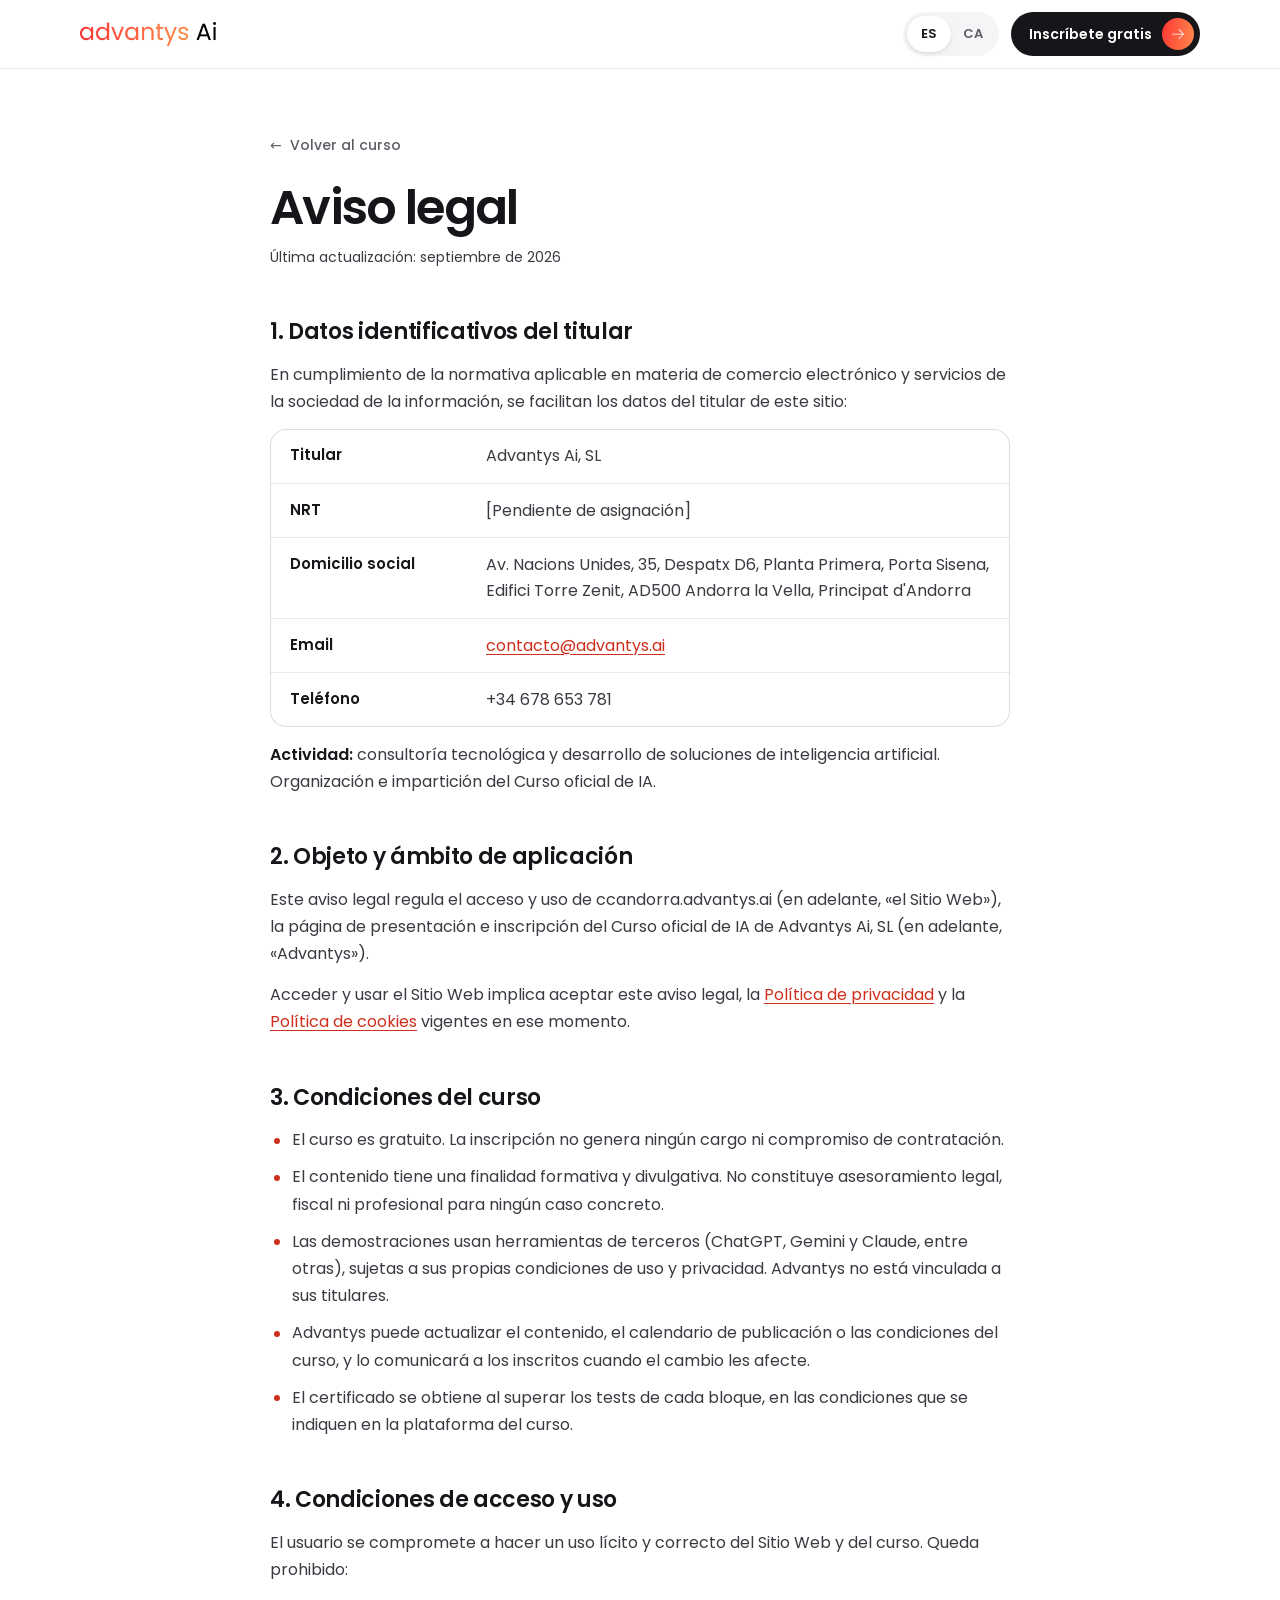
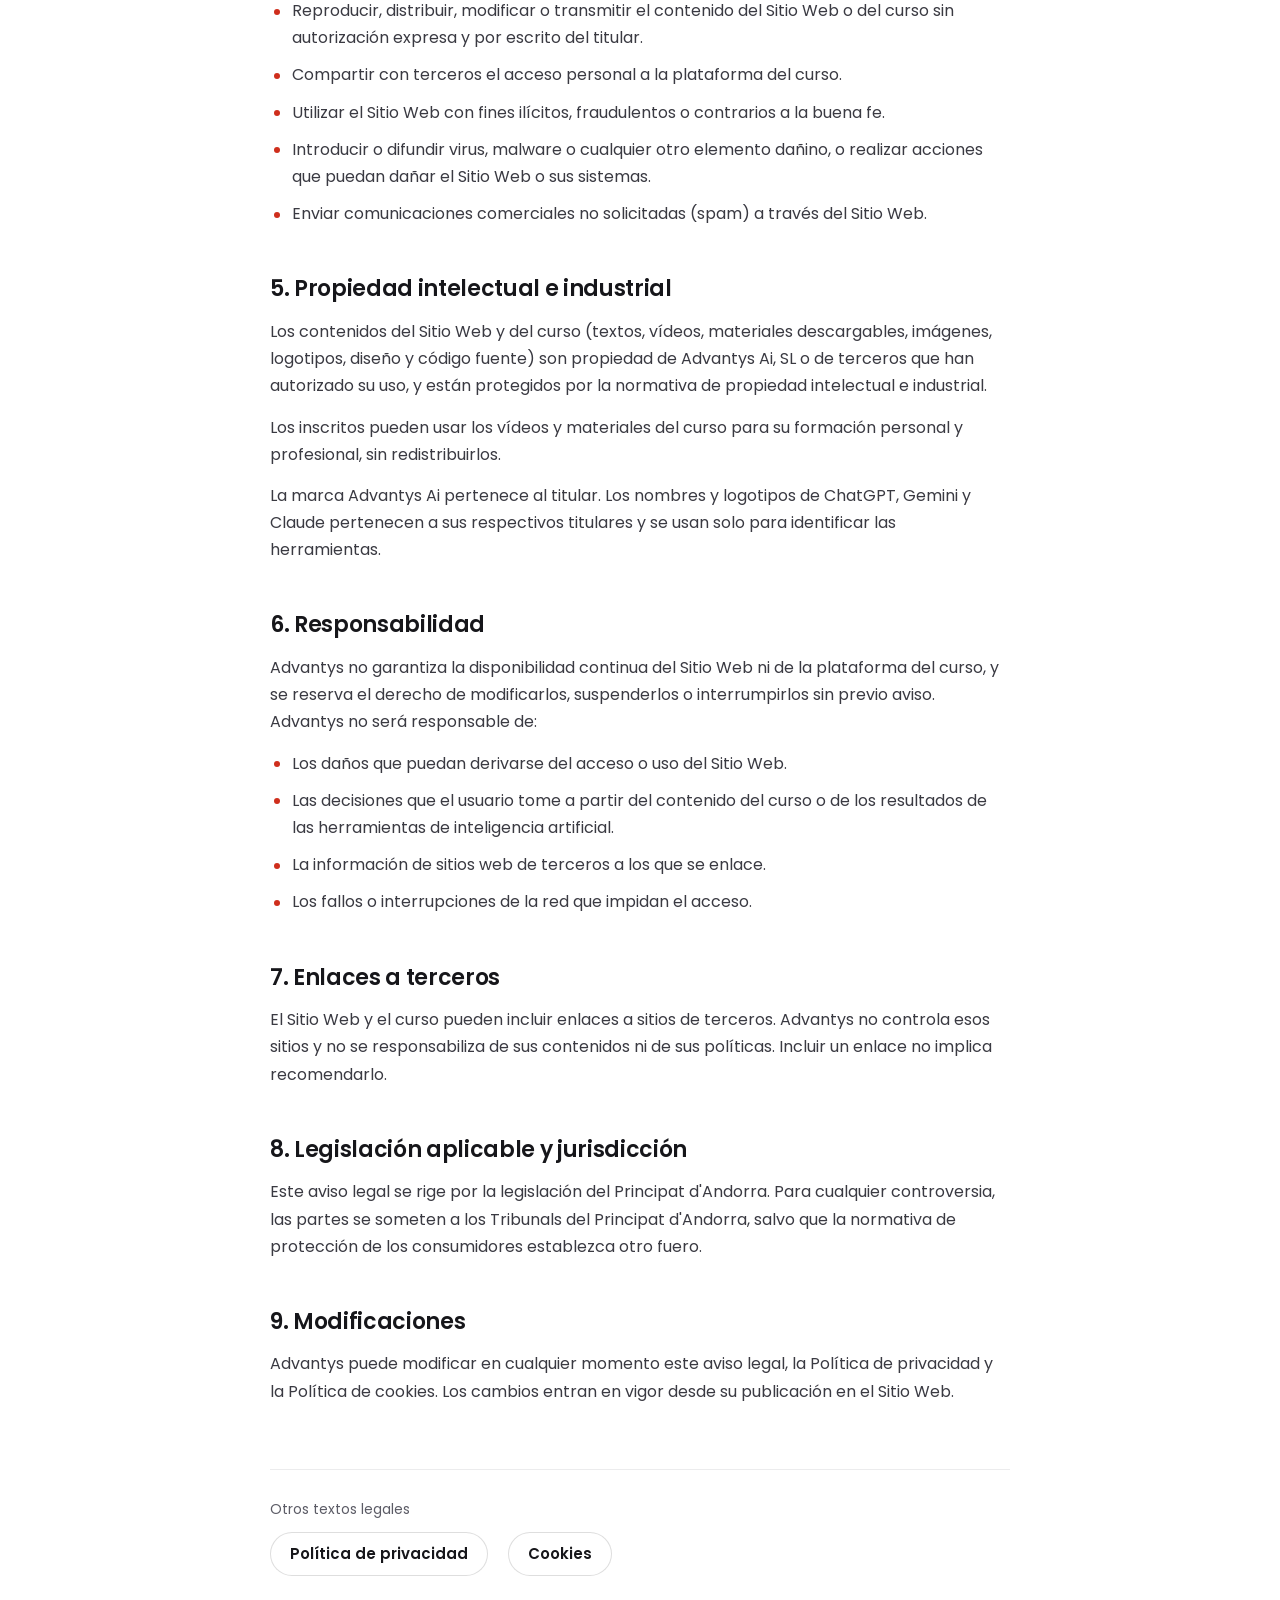
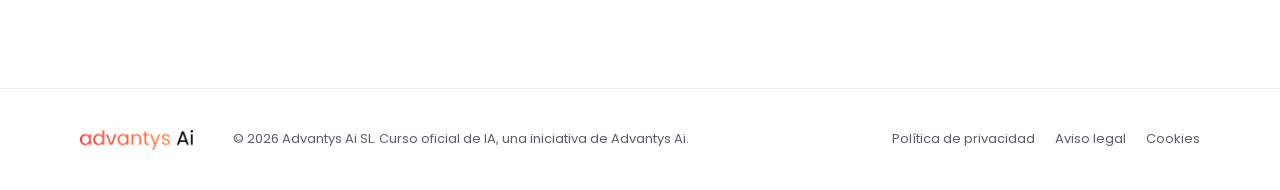
==== commit 5c51bd29: "Completa la landing: vídeo, foto de Alex, certificado y Reglamento europeo de IA - Quita la Cámara d" ====
--- a/aviso-legal.html
+++ b/aviso-legal.html
@@ -54,7 +54,7 @@
   <div><dt>Teléfono</dt><dd>+34 678 653 781</dd></div>
 </dl>
 
-<p><strong>Actividad:</strong> consultoría tecnológica y desarrollo de soluciones de inteligencia artificial. Organización del Curso oficial de IA en colaboración con la Cambra de Comerç, Indústria i Serveis d'Andorra.</p>
+<p><strong>Actividad:</strong> consultoría tecnológica y desarrollo de soluciones de inteligencia artificial. Organización e impartición del Curso oficial de IA.</p>
 
 <h2>2. Objeto y ámbito de aplicación</h2>
 <p>Este aviso legal regula el acceso y uso de ccandorra.advantys.ai (en adelante, «el Sitio Web»), la página de presentación e inscripción del Curso oficial de IA de Advantys Ai, SL (en adelante, «Advantys»).</p>
@@ -82,7 +82,7 @@
 <h2>5. Propiedad intelectual e industrial</h2>
 <p>Los contenidos del Sitio Web y del curso (textos, vídeos, materiales descargables, imágenes, logotipos, diseño y código fuente) son propiedad de Advantys Ai, SL o de terceros que han autorizado su uso, y están protegidos por la normativa de propiedad intelectual e industrial.</p>
 <p>Los inscritos pueden usar los vídeos y materiales del curso para su formación personal y profesional, sin redistribuirlos.</p>
-<p>La marca Advantys Ai pertenece al titular. El nombre y el logotipo de la Cambra de Comerç, Indústria i Serveis d'Andorra pertenecen a esta entidad. Los nombres y logotipos de ChatGPT, Gemini y Claude pertenecen a sus respectivos titulares y se usan solo para identificar las herramientas.</p>
+<p>La marca Advantys Ai pertenece al titular. Los nombres y logotipos de ChatGPT, Gemini y Claude pertenecen a sus respectivos titulares y se usan solo para identificar las herramientas.</p>
 
 <h2>6. Responsabilidad</h2>
 <p>Advantys no garantiza la disponibilidad continua del Sitio Web ni de la plataforma del curso, y se reserva el derecho de modificarlos, suspenderlos o interrumpirlos sin previo aviso. Advantys no será responsable de:</p>
@@ -119,7 +119,7 @@
   <div><dt>Telèfon</dt><dd>+34 678 653 781</dd></div>
 </dl>
 
-<p><strong>Activitat:</strong> consultoria tecnològica i desenvolupament de solucions d'intel·ligència artificial. Organització del Curs oficial d'IA en col·laboració amb la Cambra de Comerç, Indústria i Serveis d'Andorra.</p>
+<p><strong>Activitat:</strong> consultoria tecnològica i desenvolupament de solucions d'intel·ligència artificial. Organització i impartició del Curs oficial d'IA.</p>
 
 <h2>2. Objecte i àmbit d'aplicació</h2>
 <p>Aquest avís legal regula l'accés i l'ús de ccandorra.advantys.ai (d'ara endavant, «el Lloc Web»), la pàgina de presentació i inscripció del Curs oficial d'IA d'Advantys Ai, SL (d'ara endavant, «Advantys»).</p>
@@ -147,7 +147,7 @@
 <h2>5. Propietat intel·lectual i industrial</h2>
 <p>Els continguts del Lloc Web i del curs (textos, vídeos, materials descarregables, imatges, logotips, disseny i codi font) són propietat d'Advantys Ai, SL o de tercers que n'han autoritzat l'ús, i estan protegits per la normativa de propietat intel·lectual i industrial.</p>
 <p>Els inscrits poden fer servir els vídeos i els materials del curs per a la seva formació personal i professional, sense redistribuir-los.</p>
-<p>La marca Advantys Ai pertany al titular. El nom i el logotip de la Cambra de Comerç, Indústria i Serveis d'Andorra pertanyen a aquesta entitat. Els noms i logotips de ChatGPT, Gemini i Claude pertanyen als seus respectius titulars i s'utilitzen només per identificar les eines.</p>
+<p>La marca Advantys Ai pertany al titular. Els noms i logotips de ChatGPT, Gemini i Claude pertanyen als seus respectius titulars i s'utilitzen només per identificar les eines.</p>
 
 <h2>6. Responsabilitat</h2>
 <p>Advantys no garanteix la disponibilitat contínua del Lloc Web ni de la plataforma del curs, i es reserva el dret de modificar-los, suspendre'ls o interrompre'ls sense avís previ. Advantys no serà responsable de:</p>
@@ -179,7 +179,7 @@
   <footer class="site-footer">
     <div class="container footer-inner">
       <img src="assets/img/logo-advantys-ai-480.png" srcset="assets/img/logo-advantys-ai-480.png 1x, assets/img/logo-advantys-ai-960.png 2x" width="113" height="20" alt="Advantys Ai" loading="lazy">
-      <p class="footer-rights" data-es="© 2026 Advantys Ai SL. Curso oficial de IA en colaboración con la Cambra de Comerç, Indústria i Serveis d'Andorra." data-ca="© 2026 Advantys Ai SL. Curs oficial d'IA en col·laboració amb la Cambra de Comerç, Indústria i Serveis d'Andorra.">© 2026 Advantys Ai SL. Curso oficial de IA en colaboración con la Cambra de Comerç, Indústria i Serveis d'Andorra.</p>
+      <p class="footer-rights" data-es="© 2026 Advantys Ai SL. Curso oficial de IA, una iniciativa de Advantys Ai." data-ca="© 2026 Advantys Ai SL. Curs oficial d'IA, una iniciativa d'Advantys Ai.">© 2026 Advantys Ai SL. Curso oficial de IA, una iniciativa de Advantys Ai.</p>
       <nav class="footer-links" aria-label="Legal">
         <a href="privacidad.html" data-es="Política de privacidad" data-ca="Política de privacitat">Política de privacidad</a>
         <a href="aviso-legal.html" data-es="Aviso legal" data-ca="Avís legal">Aviso legal</a>
--- a/assets/css/styles.css
+++ b/assets/css/styles.css
@@ -382,43 +382,266 @@
   .play-btn:hover { transform: scale(1.05); }
 }
 
-/* ---------- Huecos de imagen (se sustituyen por <img>) ---------- */
-.slot {
-  position: relative;
-  display: flex;
-  align-items: flex-end;
+/* ---------- Precio (portada) ---------- */
+.price-badge {
+  display: inline-flex;
+  flex-wrap: wrap;
+  align-items: center;
+  gap: 6px 10px;
+  margin-top: 24px;
+  padding: 8px 16px 8px 8px;
+  border-radius: var(--r-pill);
+  background: #fff;
+  box-shadow: inset 0 0 0 1px var(--line-strong), var(--shadow-soft);
+  font-size: 0.875rem;
+  line-height: 1.3;
+}
+.price-old {
+  color: var(--muted);
+  text-decoration: line-through;
+  text-decoration-color: rgba(207, 46, 28, 0.6);
+  text-decoration-thickness: 2px;
+  padding-left: 8px;
+}
+.price-free {
+  padding: 4px 12px;
+  border-radius: var(--r-pill);
+  background: var(--brand-gradient);
+  color: #fff;
+  font-weight: 600;
+}
+.price-note { color: var(--ink-2); font-weight: 500; }
+
+/* ---------- Vídeo de presentación ---------- */
+.hero-player { background: #141010; }
+.hero-video {
+  position: absolute;
+  inset: 0;
   width: 100%;
   height: 100%;
-  padding: 14px;
+  object-fit: cover;
+  background: #141010;
+}
+.play-btn { border: 0; cursor: pointer; z-index: 2; }
+.play-btn[hidden] { display: none; }
+.player-caption {
+  position: absolute;
+  left: 16px;
+  bottom: 16px;
+  z-index: 1;
+  display: grid;
+  gap: 0;
+  padding: 10px 16px;
+  border-radius: 14px;
+  background: rgba(20, 16, 16, 0.55);
+  -webkit-backdrop-filter: blur(10px);
+  backdrop-filter: blur(10px);
+  color: rgba(255, 255, 255, 0.78);
+  font-size: 0.8125rem;
+  line-height: 1.35;
+  transition: opacity 200ms var(--ease-out);
+}
+.player-caption-name { color: #fff; font-weight: 600; font-size: 0.9375rem; }
+.hero-player.is-playing .player-caption { opacity: 0; pointer-events: none; }
+
+/* ---------- Foto del formador ---------- */
+.instructor-photo { background: #141010; aspect-ratio: 4 / 5; }
+.instructor-photo > img { width: 100%; height: 100%; object-fit: cover; }
+
+/* ---------- Ilustración de lección (Cómo funciona) ---------- */
+.lesson-mock {
+  display: grid;
+  gap: 10px;
+  height: 100%;
+  min-height: 240px;
+  padding: 10px;
+  border-radius: 16px;
+  background: var(--tint);
+}
+.lesson-screen {
+  position: relative;
+  display: flex;
+  flex-direction: column;
+  justify-content: flex-end;
+  gap: 8px;
+  min-height: 170px;
+  padding: 16px;
+  border-radius: 12px;
+  overflow: hidden;
+  color: #fff;
   background:
-    radial-gradient(60% 70% at 25% 20%, rgba(254, 138, 78, 0.28), transparent 70%),
-    radial-gradient(55% 65% at 85% 85%, rgba(254, 54, 51, 0.18), transparent 70%),
-    linear-gradient(160deg, #fff7f3, #f6f3f9);
-}
-.slot-label {
-  max-width: 100%;
-  padding: 6px 10px;
-  border-radius: 8px;
-  border: 1px dashed rgba(22, 22, 26, 0.28);
-  background: rgba(255, 255, 255, 0.7);
+    radial-gradient(70% 90% at 78% 30%, rgba(254, 88, 60, 0.75), transparent 70%),
+    radial-gradient(60% 70% at 10% 110%, rgba(254, 54, 51, 0.35), transparent 70%),
+    #171212;
+}
+.lesson-chip {
+  position: absolute;
+  top: 14px;
+  left: 14px;
+  padding: 4px 10px;
+  border-radius: var(--r-pill);
+  background: rgba(255, 255, 255, 0.14);
+  font-size: 0.6875rem;
+  font-weight: 600;
+  letter-spacing: 0.02em;
+}
+.lesson-play {
+  position: absolute;
+  top: 50%;
+  left: 50%;
+  display: grid;
+  place-items: center;
+  width: 52px;
+  height: 52px;
+  margin: -40px 0 0 -26px;
+  border-radius: 50%;
+  background: rgba(255, 255, 255, 0.94);
+  box-shadow: 0 8px 24px -8px rgba(0, 0, 0, 0.5);
+}
+.lesson-play svg { width: 20px; height: 20px; margin-left: 2px; color: var(--accent); }
+.lesson-title { font-size: 0.875rem; font-weight: 600; line-height: 1.3; position: relative; }
+.lesson-bar { height: 4px; border-radius: 4px; background: rgba(255, 255, 255, 0.22); overflow: hidden; }
+.lesson-bar span { display: block; width: 35%; height: 100%; background: var(--brand-gradient); }
+.lesson-time {
+  display: flex;
+  justify-content: space-between;
+  font-size: 0.6875rem;
+  color: rgba(255, 255, 255, 0.7);
+  font-variant-numeric: tabular-nums;
+}
+.lesson-next { display: grid; gap: 2px; }
+.lesson-next li {
+  display: grid;
+  grid-template-columns: auto minmax(0, 1fr) auto;
+  align-items: center;
+  gap: 10px;
+  padding: 8px 10px;
+  border-radius: 10px;
+  background: #fff;
+  font-size: 0.8125rem;
+  font-weight: 500;
+}
+.lesson-next li > span:nth-child(2) { overflow: hidden; text-overflow: ellipsis; white-space: nowrap; }
+.lesson-dot { width: 10px; height: 10px; border-radius: 50%; box-shadow: inset 0 0 0 2px var(--line-strong); }
+.lesson-dot.is-done { background: var(--brand-gradient); box-shadow: none; }
+.lesson-min { color: var(--muted); font-size: 0.75rem; font-weight: 400; }
+.cell .lesson-next li, .cell .lesson-title, .cell .lesson-time { margin-top: 0; }
+.cell .lesson-title { color: #fff; font-size: 0.875rem; }
+.cell .lesson-time { color: rgba(255, 255, 255, 0.7); font-size: 0.6875rem; }
+
+/* ---------- Certificado y Reglamento europeo de IA ---------- */
+.cert {
+  position: relative;
+  padding-block: var(--section-y);
+  background: #141112;
+  color: #fff;
+  overflow: hidden;
+  isolation: isolate;
+}
+.cert::before {
+  content: "";
+  position: absolute;
+  inset: -20% -10% auto 35%;
+  height: 120%;
+  background:
+    radial-gradient(45% 45% at 60% 40%, rgba(254, 88, 60, 0.42), transparent 70%),
+    radial-gradient(35% 35% at 20% 80%, rgba(254, 54, 51, 0.22), transparent 70%);
+  z-index: -1;
+  pointer-events: none;
+}
+.cert-grid {
+  display: grid;
+  grid-template-columns: minmax(0, 1.05fr) minmax(0, 0.95fr);
+  gap: clamp(40px, 6vw, 88px);
+  align-items: center;
+}
+.eyebrow-on-dark { background: rgba(254, 138, 78, 0.14); color: #ffb08a; }
+.cert .section-sub { color: rgba(255, 255, 255, 0.72); }
+.cert-points { display: grid; gap: 22px; margin-top: 36px; }
+.cert-points li { display: grid; grid-template-columns: 44px minmax(0, 1fr); gap: 16px; align-items: start; }
+.cert-icon {
+  display: grid;
+  place-items: center;
+  width: 44px;
+  height: 44px;
+  border-radius: 14px;
+  background: rgba(255, 255, 255, 0.08);
+  box-shadow: inset 0 0 0 1px rgba(255, 255, 255, 0.1);
+}
+.cert-icon svg { width: 22px; height: 22px; color: var(--brand-orange); }
+.cert-points h3 { font-size: 1.0625rem; font-weight: 600; line-height: 1.35; }
+.cert-points p { margin-top: 6px; color: rgba(255, 255, 255, 0.7); font-size: 0.9375rem; max-width: 56ch; }
+.cert-note {
+  margin-top: 32px;
+  padding-top: 20px;
+  border-top: 1px solid rgba(255, 255, 255, 0.12);
+  color: rgba(255, 255, 255, 0.55);
+  font-size: 0.8125rem;
+  max-width: 64ch;
+}
+
+.cert-visual { display: grid; place-items: center; }
+.cert-card {
+  position: relative;
+  width: min(100%, 440px);
+  margin: 0;
+  padding: clamp(28px, 4vw, 40px);
+  border-radius: var(--r-card);
+  background: #fffdfb;
+  color: var(--ink);
+  box-shadow: 0 40px 80px -30px rgba(0, 0, 0, 0.7), 0 0 0 1px rgba(255, 255, 255, 0.06);
+  transform: rotate(-2deg);
+  overflow: hidden;
+}
+.cert-card::after {
+  content: "";
+  position: absolute;
+  inset: 12px;
+  border-radius: 16px;
+  border: 1px solid rgba(207, 46, 28, 0.16);
+  pointer-events: none;
+}
+.cert-card-top { display: flex; align-items: center; justify-content: space-between; }
+.cert-card-top img { height: 24px; width: auto; }
+.cert-seal {
+  display: grid;
+  place-items: center;
+  width: 52px;
+  height: 52px;
+  border-radius: 50%;
+  background: var(--brand-gradient);
+  box-shadow: 0 8px 20px -8px rgba(254, 54, 51, 0.7);
+}
+.cert-seal svg { width: 28px; height: 28px; color: #fff; }
+.cert-card-kicker {
+  margin-top: 28px;
   font-size: 0.75rem;
-  font-weight: 500;
-  line-height: 1.3;
+  font-weight: 600;
+  letter-spacing: 0.08em;
+  text-transform: uppercase;
+  color: var(--accent);
+}
+.cert-card-course { margin-top: 4px; font-size: 1.5rem; font-weight: 700; letter-spacing: -0.02em; line-height: 1.2; }
+.cert-card-label { margin-top: 22px; font-size: 0.8125rem; color: var(--muted); }
+.cert-card-name {
+  margin-top: 2px;
+  padding-bottom: 8px;
+  border-bottom: 1px dashed var(--line-strong);
+  font-size: 1.25rem;
+  font-weight: 600;
   color: var(--ink-2);
 }
-.slot-hero { position: absolute; inset: 0; }
-.slot-portrait { aspect-ratio: 4 / 5; }
-.slot-cell { aspect-ratio: 3 / 2; border-radius: 16px; }
-.slot-logo {
-  width: auto;
-  height: 56px;
-  padding: 0 8px;
-  align-items: center;
-  justify-content: center;
-  border-radius: 12px;
-  background: var(--tint);
-}
-.slot-logo .slot-label { background: transparent; white-space: nowrap; }
+.cert-card-text { margin-top: 12px; font-size: 0.875rem; color: var(--muted); line-height: 1.5; }
+.cert-card-data {
+  display: grid;
+  grid-template-columns: auto minmax(0, 1fr);
+  gap: 16px;
+  margin: 22px 0 0;
+}
+.cert-card-data div { display: grid; gap: 2px; }
+.cert-card-data dt { font-size: 0.6875rem; color: var(--muted); text-transform: uppercase; letter-spacing: 0.06em; }
+.cert-card-data dd { margin: 0; font-size: 0.875rem; font-weight: 600; }
+.cert-card-bar { position: absolute; left: 0; right: 0; bottom: 0; height: 8px; background: var(--brand-gradient); }
 
 /* ---------- Organizadores ---------- */
 .partners {
@@ -443,8 +666,7 @@
   flex-wrap: wrap;
   justify-content: center;
 }
-.partners-divider { width: 1px; height: 32px; background: var(--line-strong); }
-.partners-advantys { height: 30px; width: auto; }
+.partners-advantys { height: 36px; width: auto; }
 
 /* ---------- Mensaje central ---------- */
 .manifesto { padding-block: var(--section-y); }
@@ -738,7 +960,6 @@
   background: #fff;
   box-shadow: inset 0 0 0 1px var(--line);
 }
-.cell-video .slot-cell { height: 100%; min-height: 240px; aspect-ratio: auto; }
 .cell-video .cell-body { padding-block: 16px; }
 
 .cell-challenge {
@@ -1183,7 +1404,9 @@
   .program-grid,
   .audience-grid,
   .instructor-grid,
+  .cert-grid,
   .signup-grid { grid-template-columns: minmax(0, 1fr); }
+  .cert-card { transform: rotate(-1.5deg); }
 
   .hero-media { order: 2; }
   .audience-intro, .signup-copy { position: static; }
@@ -1222,11 +1445,16 @@
   .hero { padding-top: calc(60px + env(safe-area-inset-top, 0px) + 40px); }
   .hero-sub { font-size: 1.0625rem; }
   .hero-ctas .btn { flex: 1 1 auto; }
+  .price-badge { border-radius: 20px; padding: 10px 14px; }
+  .price-old { padding-left: 0; }
+  .player-caption { left: 10px; bottom: 10px; padding: 8px 12px; }
+  .cert-points li { grid-template-columns: 40px minmax(0, 1fr); gap: 14px; }
+  .cert-icon { width: 40px; height: 40px; }
+  .cert-card { transform: none; }
   .play-btn { width: 60px; height: 60px; margin: -30px 0 0 -30px; }
   .play-btn svg { width: 22px; height: 22px; }
 
-  .partners-logos { gap: 20px; }
-  .partners-divider { display: none; }
+  .partners-advantys { height: 30px; }
 
   .compare-row { grid-template-columns: 1fr; gap: 8px; }
   .compare-arrow { justify-self: center; transform: rotate(90deg); }
@@ -1235,7 +1463,8 @@
   .cell-video, .cell-challenge, .cell-material, .cell-cert, .cell-lang { grid-column: span 1; }
   .cell-video { grid-template-columns: minmax(0, 1fr); padding: 10px 10px 24px; gap: 8px; }
   .cell-video .cell-body { padding: 12px 14px 0; }
-  .cell-video .slot-cell { min-height: 0; aspect-ratio: 3 / 2; }
+  .lesson-mock { min-height: 0; }
+  .lesson-screen { min-height: 200px; }
   .cell-challenge { min-height: 240px; }
 
   .audience-list li { padding: 22px; gap: 16px; }
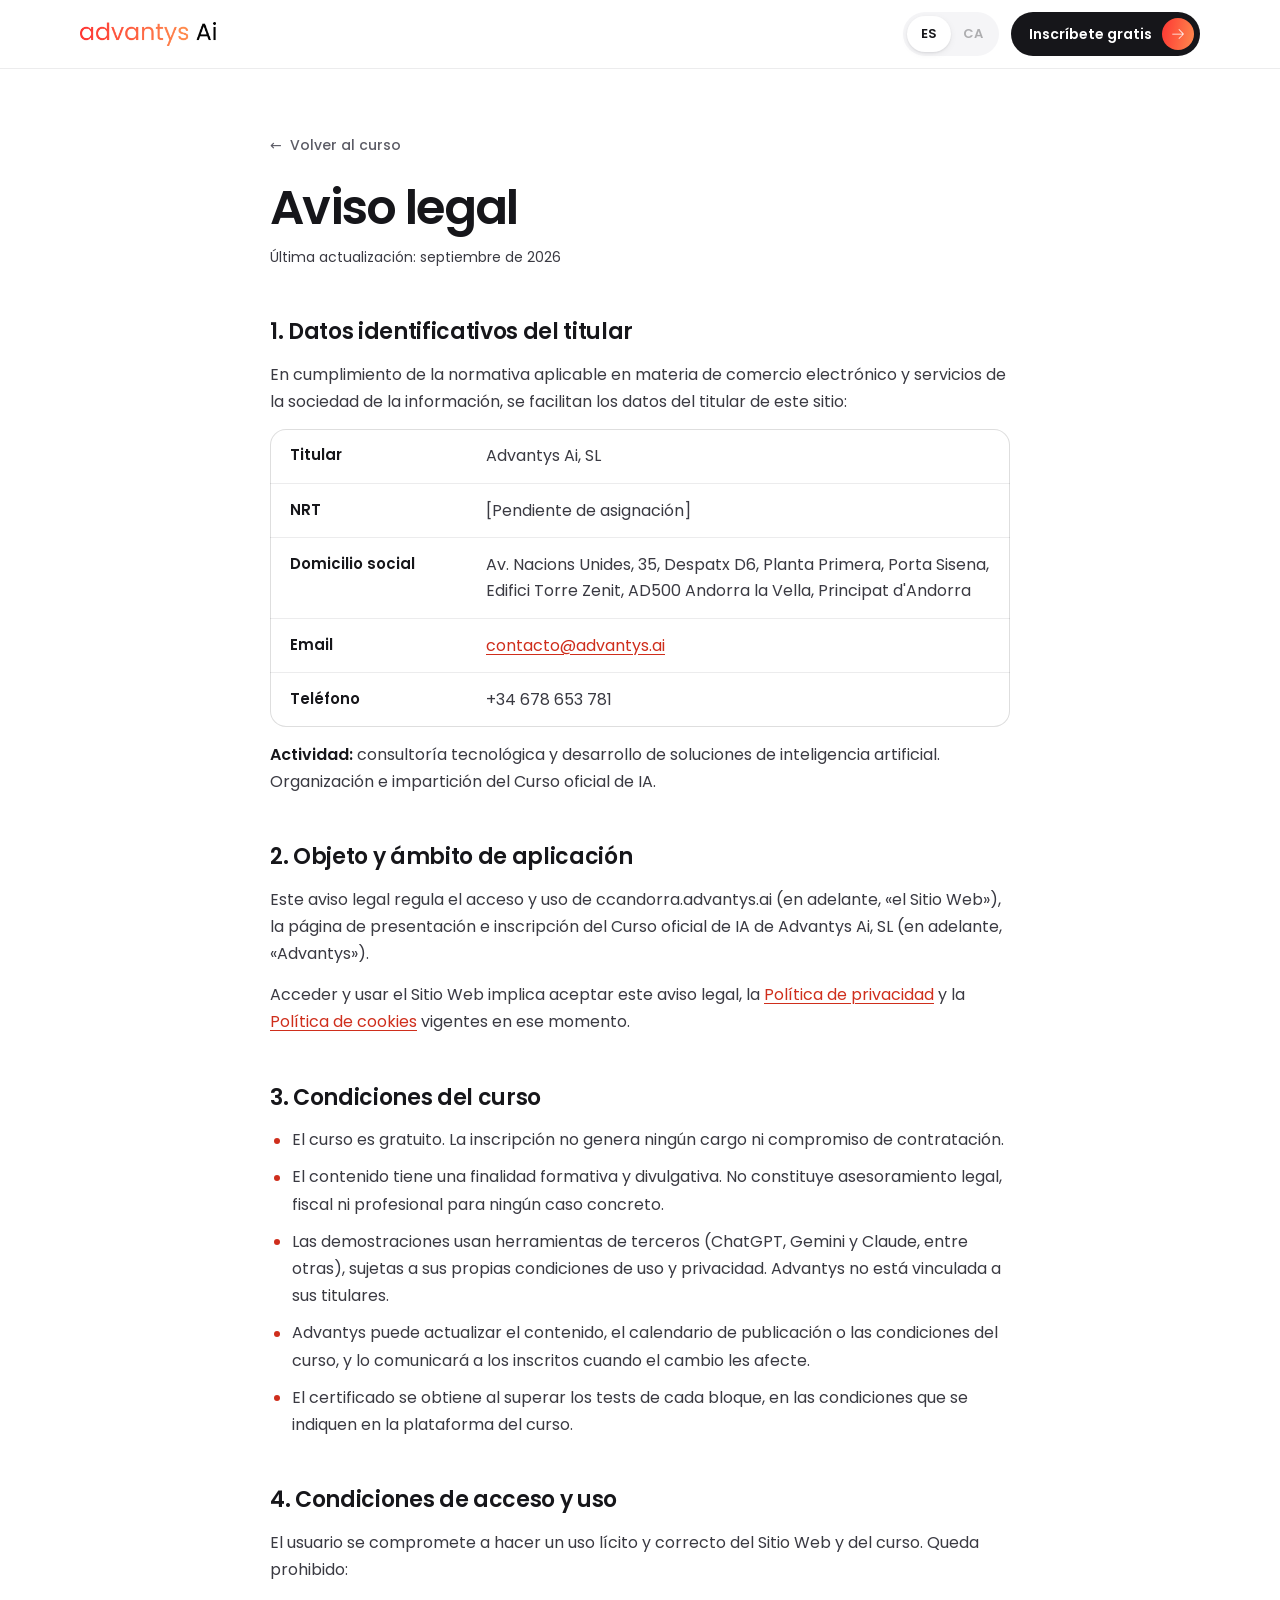
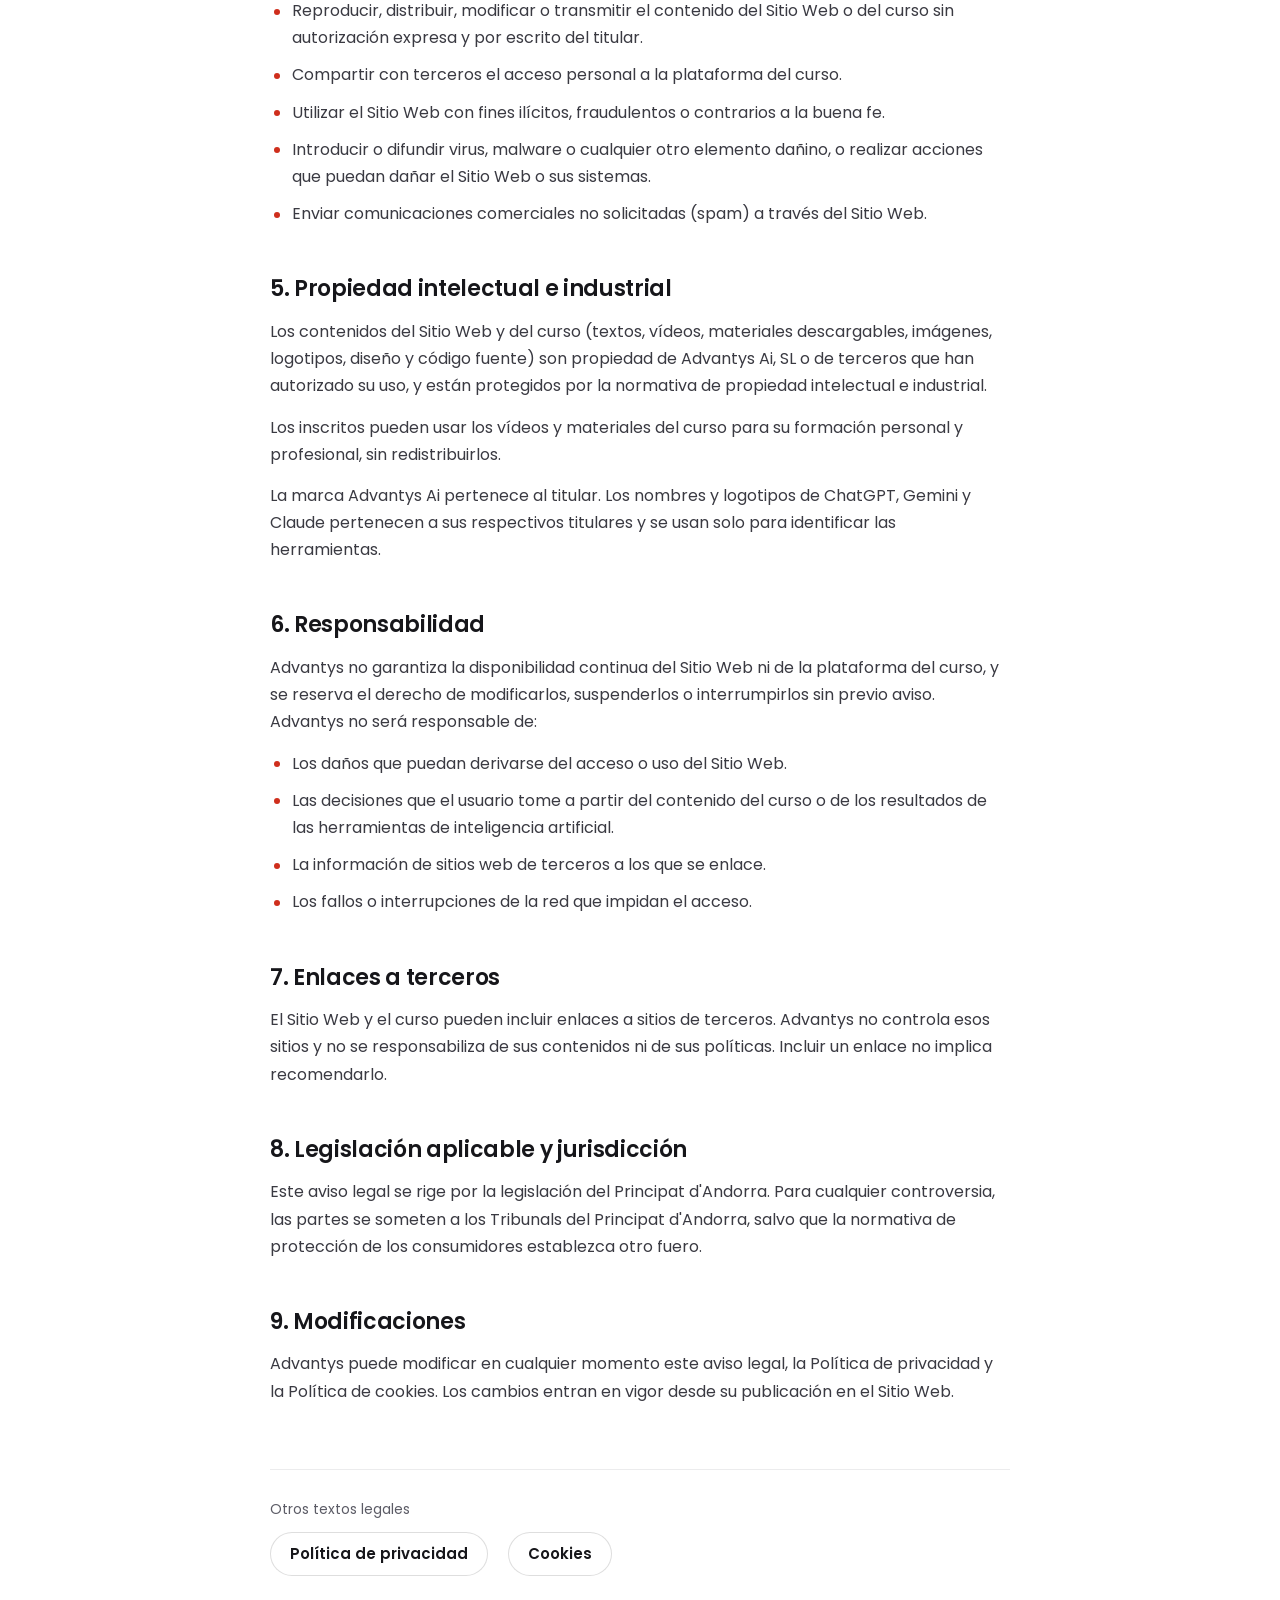
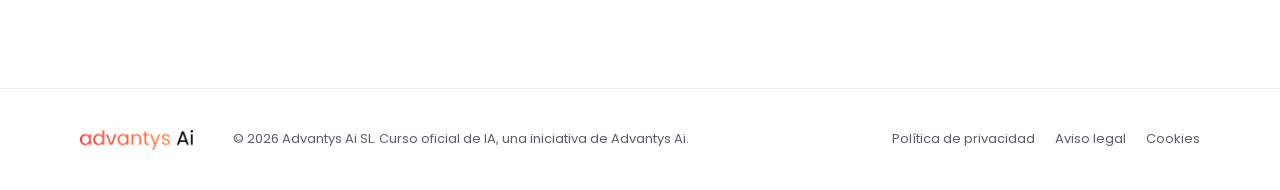
==== commit 3e4b97a6: "Idioma: web y curso solo en castellano; catalán, pronto La web se muestra siempre en castellano (tam" ====
--- a/aviso-legal.html
+++ b/aviso-legal.html
@@ -25,7 +25,7 @@
         <div class="lang-switch" role="group" aria-label="Idioma">
           <span class="lang-indicator" aria-hidden="true"></span>
           <button type="button" class="lang-btn" data-lang="es" aria-pressed="true" lang="es">ES</button>
-          <button type="button" class="lang-btn" data-lang="ca" aria-pressed="false" lang="ca">CA</button>
+          <button type="button" class="lang-btn" data-lang="ca" aria-pressed="false" aria-disabled="true" lang="ca" data-soon="Pròximament en català" aria-label="Català: pròximament">CA</button>
         </div>
         <a class="btn btn-primary btn-sm" href="./#inscripcion">
           <span data-es="Inscríbete gratis" data-ca="Inscriu-te gratis">Inscríbete gratis</span>
--- a/assets/css/styles.css
+++ b/assets/css/styles.css
@@ -296,50 +296,112 @@
   transition: color 200ms ease;
 }
 .lang-btn[aria-pressed="true"] { color: var(--ink); }
+/* Idioma aún no disponible: atenuado y con aviso al pasar el ratón o tocarlo */
+.lang-btn[aria-disabled="true"] { color: rgba(22, 22, 26, 0.32); cursor: default; }
+.lang-btn[data-soon]::after {
+  content: attr(data-soon);
+  position: absolute;
+  top: calc(100% + 10px);
+  right: -4px;
+  padding: 7px 12px;
+  border-radius: 10px;
+  background: var(--ink);
+  color: #fff;
+  font-size: 0.75rem;
+  font-weight: 500;
+  white-space: nowrap;
+  box-shadow: var(--shadow-soft);
+  opacity: 0;
+  transform: translateY(-4px);
+  pointer-events: none;
+  transition: opacity 180ms ease, transform 180ms var(--ease-out);
+  z-index: 5;
+}
+.lang-btn[data-soon].is-showing::after,
+.lang-btn[data-soon]:focus-visible::after { opacity: 1; transform: none; }
+@media (hover: hover) and (pointer: fine) {
+  .lang-btn[data-soon]:hover::after { opacity: 1; transform: none; }
+}
 
 /* ---------- Portada ---------- */
+/* Titular centrado arriba y, debajo, el vídeo grande a caballo entre el blanco y una franja oscura. */
 .hero {
-  padding-top: calc(68px + env(safe-area-inset-top, 0px) + clamp(40px, 7vw, 88px));
-  padding-bottom: clamp(56px, 8vw, 104px);
-  overflow: hidden;
+  --player-w: min(1120px, 100vw - 2 * var(--gutter));
+  --stage-split: calc(var(--player-w) * 0.5625 * 0.5);
+  padding-top: calc(68px + env(safe-area-inset-top, 0px) + clamp(32px, 4.5vw, 56px));
   position: relative;
 }
-.hero::before {
-  /* Luz de marca muy tenue tras la imagen */
+.hero-head {
+  position: relative;
+  display: grid;
+  justify-items: center;
+  text-align: center;
+}
+.hero-title {
+  margin-top: 18px;
+  max-width: 17ch;
+  font-size: clamp(2.5rem, 5.4vw, 4.375rem);
+  line-height: 1.04;
+  letter-spacing: -0.045em;
+  font-weight: 600;
+  text-wrap: balance;
+}
+.hero-sub {
+  margin-top: 18px;
+  max-width: 50ch;
+  font-size: clamp(1.0625rem, 1.4vw, 1.1875rem);
+  color: var(--muted);
+  text-wrap: pretty;
+}
+.hero-stage {
+  position: relative;
+  margin-top: clamp(32px, 4vw, 48px);
+  padding-bottom: var(--section-y);
+  background: linear-gradient(180deg, transparent 0, transparent var(--stage-split), #141112 var(--stage-split), #141112 100%);
+  isolation: isolate;
+}
+.hero-stage::before {
+  /* Luz de marca bajo el vídeo, solo en la parte oscura */
   content: "";
   position: absolute;
-  inset: 0;
+  inset: var(--stage-split) 0 0 0;
   background:
-    radial-gradient(42% 55% at 76% 42%, rgba(254, 138, 78, 0.16), rgba(254, 138, 78, 0) 100%),
-    radial-gradient(30% 40% at 90% 70%, rgba(254, 54, 51, 0.09), rgba(254, 54, 51, 0) 100%);
+    radial-gradient(46% 60% at 50% 0%, rgba(254, 138, 78, 0.26), rgba(254, 138, 78, 0) 100%),
+    radial-gradient(30% 45% at 18% 100%, rgba(254, 54, 51, 0.12), rgba(254, 54, 51, 0) 100%);
   pointer-events: none;
-}
-.hero-grid {
-  position: relative;
-  display: grid;
-  grid-template-columns: minmax(0, 1.12fr) minmax(0, 1fr);
-  align-items: center;
-  gap: clamp(40px, 5vw, 72px);
-}
-.hero-title {
-  font-size: clamp(2.375rem, 4.3vw, 3.625rem);
-  line-height: 1.08;
-  letter-spacing: -0.04em;
-  font-weight: 600;
-  text-wrap: balance;
-}
-.hero-sub {
-  margin-top: 24px;
-  max-width: 44ch;
-  font-size: 1.125rem;
-  color: var(--muted);
-  text-wrap: pretty;
+  z-index: -1;
+}
+.hero-media {
+  max-width: var(--player-w);
+  margin-inline: auto;
+  padding: 8px;
+  border-radius: 30px;
+  /* Marco que pasa de tinta suave sobre blanco a luz suave sobre la franja oscura */
+  background: linear-gradient(180deg, rgba(22, 22, 26, 0.04) 0%, rgba(22, 22, 26, 0.04) 50%, rgba(255, 255, 255, 0.07) 50%, rgba(255, 255, 255, 0.07) 100%);
+  box-shadow: inset 0 0 0 1px rgba(120, 110, 110, 0.16), 0 50px 90px -40px rgba(20, 10, 8, 0.6);
+}
+.hero-offer {
+  display: grid;
+  justify-items: center;
+  gap: 22px;
+  margin-top: clamp(36px, 4.5vw, 52px);
+  text-align: center;
 }
 .hero-ctas {
   display: flex;
   flex-wrap: wrap;
+  justify-content: center;
   gap: 12px;
-  margin-top: 36px;
+}
+.btn-on-dark { background: #fff; color: var(--ink); }
+.btn-ghost-dark {
+  padding: 0 24px;
+  background: transparent;
+  color: #fff;
+  box-shadow: inset 0 0 0 1px rgba(255, 255, 255, 0.24);
+}
+@media (hover: hover) and (pointer: fine) {
+  .btn-ghost-dark:hover { background: rgba(255, 255, 255, 0.08); }
 }
 
 /* Doble marco para imágenes */
@@ -360,27 +422,6 @@
 
 .media-frame { aspect-ratio: 16 / 9; }
 .media-frame > img { height: 100%; object-fit: cover; }
-
-.play-btn {
-  position: absolute;
-  left: 50%;
-  top: 50%;
-  display: grid;
-  place-items: center;
-  width: 76px;
-  height: 76px;
-  margin: -38px 0 0 -38px;
-  border-radius: 50%;
-  background: rgba(255, 255, 255, 0.92);
-  color: var(--ink);
-  box-shadow: 0 8px 24px -8px rgba(22, 22, 26, 0.35);
-  transition: transform 180ms var(--ease-out);
-}
-.play-btn svg { width: 28px; height: 28px; margin-left: 3px; color: var(--accent); }
-.play-btn:active { transform: scale(0.94); }
-@media (hover: hover) and (pointer: fine) {
-  .play-btn:hover { transform: scale(1.05); }
-}
 
 /* ---------- Precio (portada) ---------- */
 .price-badge {
@@ -412,37 +453,217 @@
 }
 .price-note { color: var(--ink-2); font-weight: 500; }
 
-/* ---------- Vídeo de presentación ---------- */
-.hero-player { background: #141010; }
-.hero-video {
+/* ---------- Vídeo de presentación (reproductor propio sobre un MP4) ---------- */
+.hero-player {
+  position: relative;
+  aspect-ratio: 16 / 9;
+  overflow: hidden;
+  border-radius: 22px;
+  background: #141010;
+  color: #fff;
+}
+.player-poster,
+.player-frame,
+.player-video {
   position: absolute;
   inset: 0;
   width: 100%;
   height: 100%;
-  object-fit: cover;
-  background: #141010;
-}
-.play-btn { border: 0; cursor: pointer; z-index: 2; }
-.play-btn[hidden] { display: none; }
-.player-caption {
+}
+.player-poster { object-fit: cover; transition: opacity 300ms ease; }
+.player-poster[hidden] { display: block; opacity: 0; pointer-events: none; }
+.player-video { object-fit: cover; background: #141010; pointer-events: none; }
+.hero-player:fullscreen .player-video { object-fit: contain; }
+
+/* Indicador de carga mientras el vídeo arranca o se queda esperando datos */
+.player-spinner {
   position: absolute;
-  left: 16px;
+  left: 50%;
+  top: 50%;
+  z-index: 4;
+  width: 44px;
+  height: 44px;
+  margin: -22px 0 0 -22px;
+  border-radius: 50%;
+  border: 3px solid rgba(255, 255, 255, 0.25);
+  border-top-color: #fff;
+  opacity: 0;
+  pointer-events: none;
+  transition: opacity 200ms ease;
+  animation: player-spin 800ms linear infinite;
+}
+.hero-player[data-state="loading"] .player-spinner,
+.hero-player[data-state="playing"][data-buffering] .player-spinner { opacity: 1; }
+@keyframes player-spin { to { transform: rotate(360deg); } }
+@media (prefers-reduced-motion: reduce) { .player-spinner { animation-duration: 2400ms; } }
+
+/* Capa transparente sobre el vídeo: no deja pausarlo ni abrir el menú del navegador */
+.player-shield { position: absolute; inset: 0; z-index: 2; display: none; cursor: pointer; }
+.hero-player[data-state="playing"] .player-shield { display: block; }
+
+.player-cover {
+  position: absolute;
+  inset: 0;
+  z-index: 3;
+  display: grid;
+  align-items: center;
+}
+.hero-player[data-state="playing"] .player-cover,
+.hero-player[data-state="loading"] .player-cover { visibility: hidden; }
+.hero-player[data-state="idle"] .player-cover,
+.hero-player[data-state="blocked"] .player-cover {
+  /* Oscurece la pared de la izquierda para que se lea la frase */
+  background: linear-gradient(90deg, rgba(16, 12, 12, 0.82) 0%, rgba(16, 12, 12, 0.55) 30%, rgba(16, 12, 12, 0) 58%);
+}
+.hero-player[data-state="ended"] .player-cover { background: rgba(16, 12, 12, 0.66); justify-items: center; }
+/* En pausa: el fotograma del momento, oscurecido, con el botón para seguir */
+.hero-player[data-state="paused"] .player-cover { background: rgba(16, 12, 12, 0.5); justify-items: center; align-items: center; cursor: pointer; }
+.hero-player[data-state="paused"] .player-intro { max-width: none; margin: 0; justify-items: center; }
+.hero-player[data-cover][data-state="paused"] .player-hook,
+.hero-player[data-state="paused"] .player-hook { display: none; }
+
+.player-intro {
+  display: grid;
+  justify-items: start;
+  gap: clamp(18px, 2.4vw, 28px);
+  max-width: var(--intro-w, 46%);
+  margin-left: 6%;
+}
+.player-intro[hidden] { display: none; }
+.player-hook {
+  font-size: clamp(1.625rem, 3vw, 2.625rem);
+  line-height: 1.1;
+  letter-spacing: -0.035em;
+  font-weight: 600;
+  color: #fff;
+  text-wrap: balance;
+}
+/* Portada solo con la frase: la frase es la protagonista */
+.hero-player[data-cover="frase"] .player-cover { justify-items: center; }
+/* El fotograma de Alex queda de fondo, oscurecido para que la frase se lea bien */
+.hero-player[data-cover="frase"][data-state="idle"] .player-cover,
+.hero-player[data-cover="frase"][data-state="blocked"] .player-cover {
+  background:
+    radial-gradient(70% 55% at 50% 110%, rgba(254, 80, 50, 0.32), rgba(254, 80, 50, 0) 100%),
+    linear-gradient(180deg, rgba(16, 12, 12, 0.58) 0%, rgba(16, 12, 12, 0.7) 100%);
+}
+.hero-player[data-cover="frase"] .player-intro { max-width: 80%; margin-left: 0; justify-items: center; text-align: center; }
+.hero-player[data-cover="frase"] .player-hook { font-size: clamp(2rem, 4.6vw, 4.125rem); line-height: 1.04; letter-spacing: -0.045em; }
+.player-hook-accent {
+  display: block;
+  /* Hueco extra abajo para que el degradado no corte la g ni otras letras con rabito */
+  padding-bottom: 0.14em;
+  margin-bottom: -0.14em;
+  background: linear-gradient(100deg, #ff6a4d 0%, #ffb08a 100%);
+  -webkit-background-clip: text;
+  background-clip: text;
+  color: transparent;
+}
+
+.player-start {
+  display: inline-flex;
+  align-items: center;
+  gap: 16px;
+  padding: 8px 26px 8px 8px;
+  border: 0;
+  border-radius: var(--r-pill);
+  background: rgba(255, 255, 255, 0.95);
+  color: var(--ink);
+  font: inherit;
+  text-align: left;
+  cursor: pointer;
+  box-shadow: 0 18px 40px -16px rgba(20, 10, 8, 0.55);
+  transition: transform 180ms var(--ease-out);
+}
+.player-start:active { transform: scale(0.96); }
+@media (hover: hover) and (pointer: fine) {
+  .player-start:hover { transform: scale(1.04); }
+  .player-start:hover .player-start-icon svg { transform: scale(1.08); }
+}
+.player-start[hidden] { display: none; }
+.player-start-icon {
+  display: grid;
+  place-items: center;
+  width: 64px;
+  height: 64px;
+  border-radius: 50%;
+  background: var(--brand-gradient);
+  color: #fff;
+  flex: none;
+}
+.player-start-icon svg { width: 24px; height: 24px; margin-left: 3px; transition: transform 220ms var(--ease-out); }
+.player-start-text { display: grid; line-height: 1.25; }
+.player-start-label { font-size: 1rem; font-weight: 600; }
+.player-start-time { font-size: 0.8125rem; color: var(--muted); }
+
+.player-end {
+  display: flex;
+  flex-wrap: wrap;
+  justify-content: center;
+  gap: 12px;
+  padding: 0 16px;
+}
+.player-end[hidden] { display: none; }
+.player-end .btn-primary { background: #fff; color: var(--ink); }
+
+/* Barra inferior: progreso (no se puede arrastrar) y controles mínimos */
+.player-bar { position: absolute; inset: auto 0 0 0; z-index: 4; pointer-events: none; }
+.player-bar[hidden] { display: none; }
+.player-progress { height: 4px; background: rgba(255, 255, 255, 0.18); }
+.player-progress span {
+  display: block;
+  width: 100%;
+  height: 100%;
+  background: var(--brand-gradient);
+  transform-origin: left center;
+  transform: scaleX(0);
+}
+.player-controls {
+  position: absolute;
+  right: 14px;
   bottom: 16px;
-  z-index: 1;
-  display: grid;
-  gap: 0;
-  padding: 10px 16px;
-  border-radius: 14px;
-  background: rgba(20, 16, 16, 0.55);
+  display: flex;
+  gap: 4px;
+  padding: 4px;
+  border-radius: var(--r-pill);
+  background: rgba(16, 12, 12, 0.55);
   -webkit-backdrop-filter: blur(10px);
   backdrop-filter: blur(10px);
-  color: rgba(255, 255, 255, 0.78);
-  font-size: 0.8125rem;
-  line-height: 1.35;
-  transition: opacity 200ms var(--ease-out);
-}
-.player-caption-name { color: #fff; font-weight: 600; font-size: 0.9375rem; }
-.hero-player.is-playing .player-caption { opacity: 0; pointer-events: none; }
+  pointer-events: auto;
+  transition: opacity 250ms ease;
+}
+@media (hover: hover) and (pointer: fine) {
+  .hero-player[data-state="playing"]:not(:hover):not(:focus-within) .player-controls { opacity: 0; }
+}
+.player-ctl {
+  display: grid;
+  place-items: center;
+  width: 40px;
+  height: 40px;
+  border: 0;
+  border-radius: 50%;
+  background: transparent;
+  color: #fff;
+  cursor: pointer;
+}
+.player-ctl[hidden] { display: none; }
+.player-ctl svg { width: 20px; height: 20px; fill: currentColor; }
+@media (hover: hover) and (pointer: fine) {
+  .player-ctl:hover { background: rgba(255, 255, 255, 0.14); }
+}
+.player-ctl .ico-muted { display: none; }
+.player-ctl[aria-pressed="true"] .ico-muted { display: block; }
+.player-ctl[aria-pressed="true"] .ico-sound { display: none; }
+.hero-player:fullscreen { border-radius: 0; }
+
+/* Precio sobre la franja oscura */
+.price-badge-dark {
+  margin-top: 0;
+  background: rgba(255, 255, 255, 0.06);
+  box-shadow: inset 0 0 0 1px rgba(255, 255, 255, 0.14);
+}
+.price-badge-dark .price-old { color: rgba(255, 255, 255, 0.55); }
+.price-badge-dark .price-note { color: rgba(255, 255, 255, 0.78); }
 
 /* ---------- Foto del formador ---------- */
 .instructor-photo { background: #141010; aspect-ratio: 4 / 5; }
@@ -1003,7 +1224,8 @@
   font-size: 0.9375rem;
   box-shadow: inset 0 0 0 1px var(--line);
 }
-.lang-mark span:last-child { background: var(--ink); color: #fff; box-shadow: none; }
+.lang-mark span:first-child { background: var(--ink); color: #fff; box-shadow: none; }
+.lang-mark span.is-soon { background: transparent; color: var(--muted); box-shadow: inset 0 0 0 1px var(--line-strong); }
 
 /* ---------- Para quién es ---------- */
 .audience { padding-block: var(--section-y); background: var(--tint); }
@@ -1235,6 +1457,7 @@
   cursor: pointer;
   transition: box-shadow 160ms ease, background-color 160ms ease;
 }
+.radio:has(input:disabled) { cursor: not-allowed; color: var(--muted); box-shadow: inset 0 0 0 1px var(--line); }
 .radio input {
   width: 18px;
   height: 18px;
@@ -1400,7 +1623,6 @@
 }
 
 @media (max-width: 860px) {
-  .hero-grid,
   .program-grid,
   .audience-grid,
   .instructor-grid,
@@ -1408,7 +1630,6 @@
   .signup-grid { grid-template-columns: minmax(0, 1fr); }
   .cert-card { transform: rotate(-1.5deg); }
 
-  .hero-media { order: 2; }
   .audience-intro, .signup-copy { position: static; }
   .instructor-media { max-width: 400px; }
 
@@ -1447,12 +1668,29 @@
   .hero-ctas .btn { flex: 1 1 auto; }
   .price-badge { border-radius: 20px; padding: 10px 14px; }
   .price-old { padding-left: 0; }
-  .player-caption { left: 10px; bottom: 10px; padding: 8px 12px; }
+  .player-hook { display: none; }
+  .hero-player[data-state="idle"] .player-cover,
+  .hero-player[data-state="blocked"] .player-cover { align-items: end; }
+  .player-intro { max-width: none; margin: 0 0 12px; justify-self: center; }
+  .hero-player[data-cover="frase"][data-state="idle"] .player-cover,
+  .hero-player[data-cover="frase"][data-state="blocked"] .player-cover { align-items: center; }
+  .hero-player[data-cover="frase"] .player-intro { max-width: 92%; margin: 0; gap: 14px; }
+  .hero-player[data-cover="frase"] .player-hook { display: block; font-size: 1.375rem; }
+  .hero-player[data-state="idle"] .player-cover,
+  .hero-player[data-state="blocked"] .player-cover { background: linear-gradient(180deg, rgba(16, 12, 12, 0) 45%, rgba(16, 12, 12, 0.6) 100%); }
+  .hero-media { padding: 5px; border-radius: 22px; }
+  .hero-player { border-radius: 17px; }
+  .player-start { gap: 12px; padding: 6px 18px 6px 6px; }
+  .player-start-icon { width: 48px; height: 48px; }
+  .player-start-icon svg { width: 18px; height: 18px; }
+  .player-start-label { font-size: 0.9375rem; }
+  .player-controls { right: 8px; bottom: 10px; }
+  .player-ctl { width: 36px; height: 36px; }
+  .player-end .btn { --btn-h: 46px; }
+  .player-end .btn-ghost-dark { display: none; }
   .cert-points li { grid-template-columns: 40px minmax(0, 1fr); gap: 14px; }
   .cert-icon { width: 40px; height: 40px; }
   .cert-card { transform: none; }
-  .play-btn { width: 60px; height: 60px; margin: -30px 0 0 -30px; }
-  .play-btn svg { width: 22px; height: 22px; }
 
   .partners-advantys { height: 30px; }
 
@@ -1482,10 +1720,3 @@
   .footer-inner { grid-template-columns: minmax(0, 1fr); }
 }
 
-@media (max-width: 860px) {
-  .hero::before {
-    background:
-      radial-gradient(70% 40% at 70% 78%, rgba(254, 138, 78, 0.16), rgba(254, 138, 78, 0) 100%),
-      radial-gradient(50% 30% at 90% 90%, rgba(254, 54, 51, 0.08), rgba(254, 54, 51, 0) 100%);
-  }
-}
